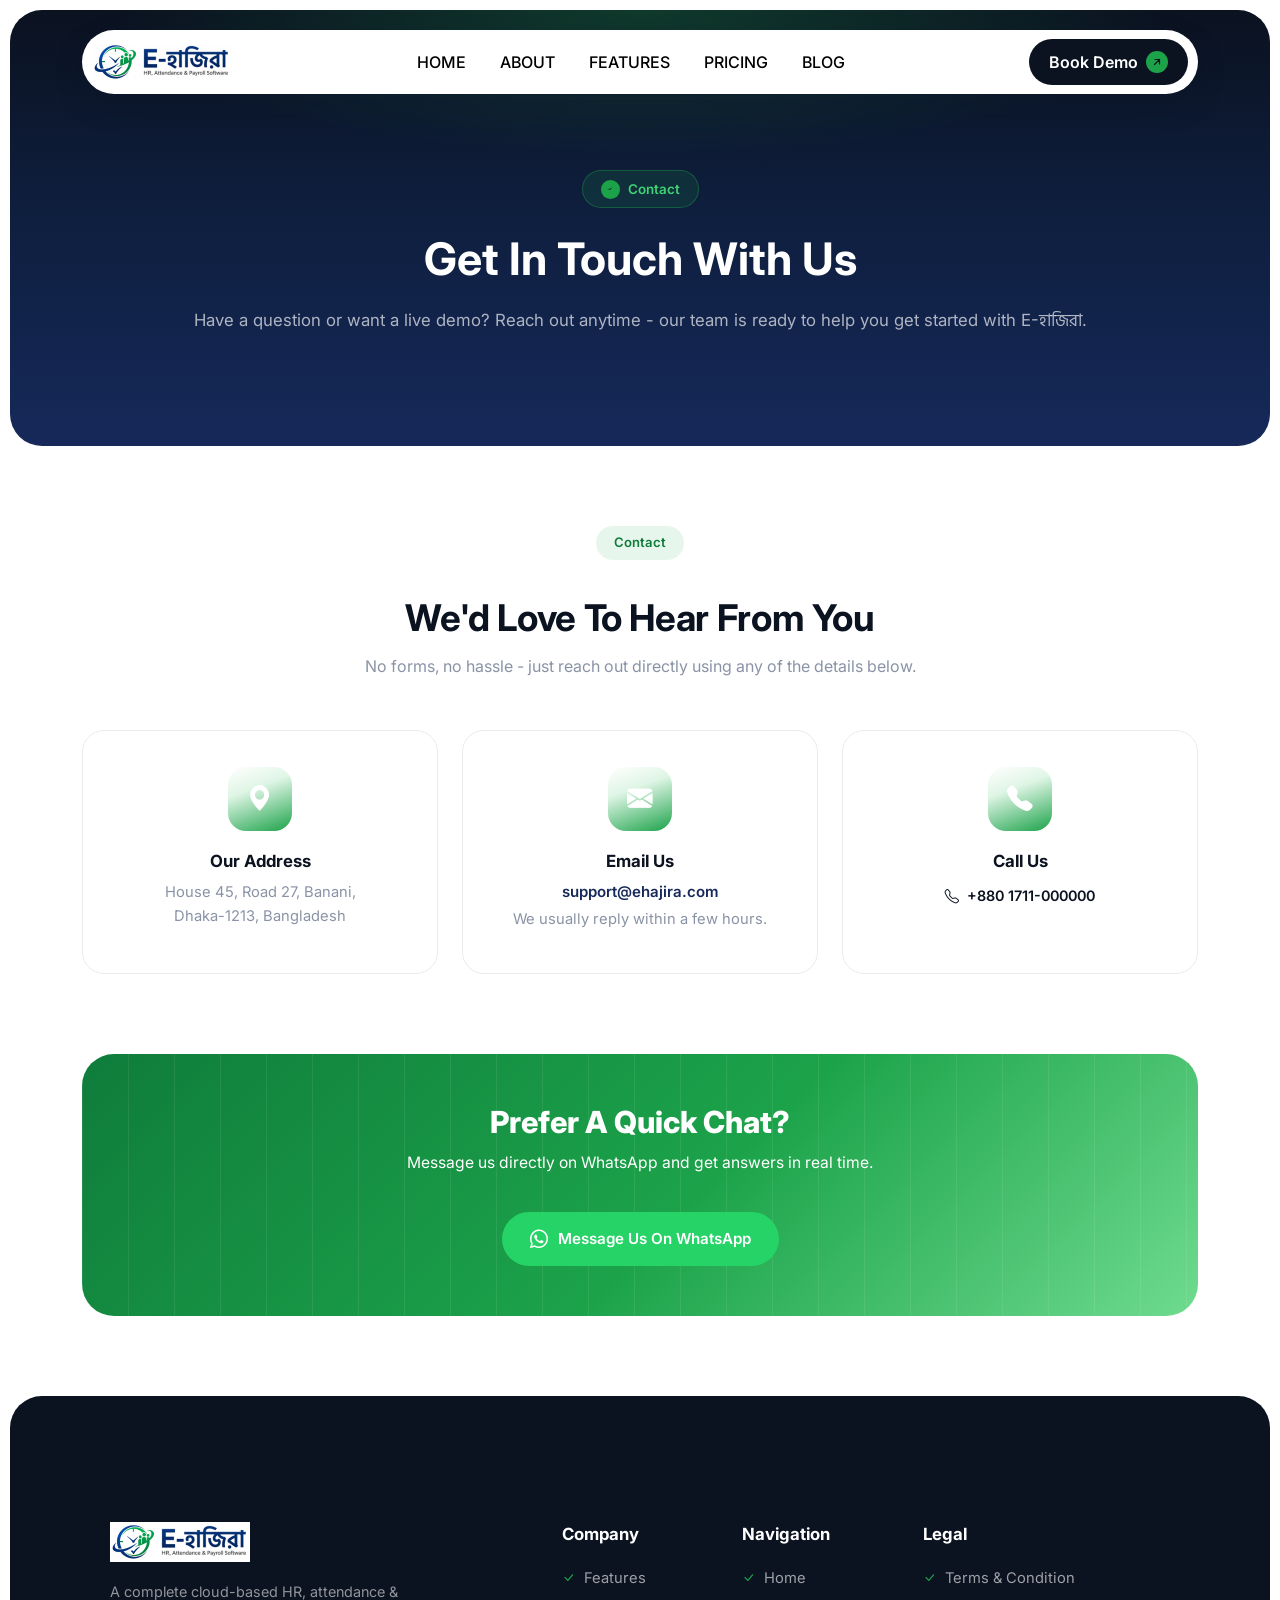
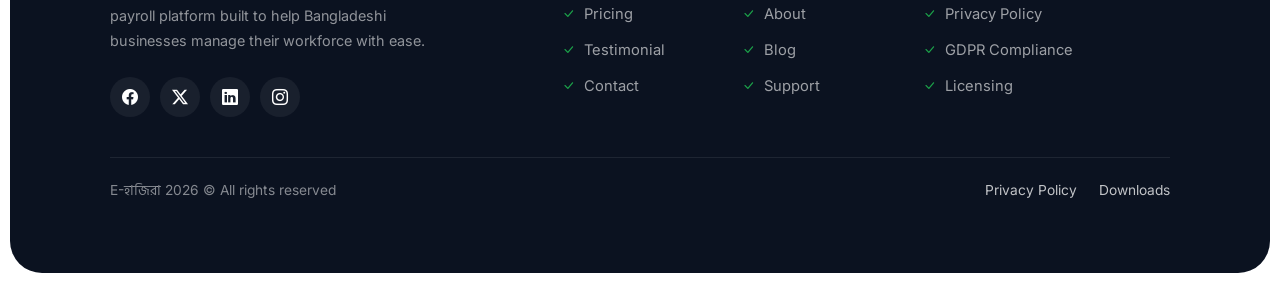
==== contact.html @ 69b52d52 "Add files via upload" ====
<!DOCTYPE html>
<html lang="en">

<head>
    <meta charset="utf-8">
    <meta content="width=device-width, initial-scale=1.0" name="viewport">
    <meta name="referrer" content="strict-origin-when-cross-origin">
    <title>eHajira - HR, Attendance & Payroll Software</title>
    <meta name="description" content="">
    <meta name="keywords" content="">

    <!-- Favicons -->
    <link href="assets/img/favicon.png" rel="icon">

    <!-- Vendor CSS Files -->
    <link href="assets/vendor/bootstrap/css/bootstrap.min.css" rel="stylesheet">
    <link href="assets/vendor/bootstrap-icons/bootstrap-icons.css" rel="stylesheet">
    <link href="assets/vendor/aos/aos.css" rel="stylesheet">
    <link href="assets/vendor/swiper/swiper-bundle.min.css" rel="stylesheet">

    <!-- Main CSS File -->
    <link href="assets/css/main.css" rel="stylesheet">

</head>

<body>

    <div class="e-page-pad">

        <header class="e-header">
            <div class="container">
                <div class="e-header-wrap">
                    <nav class="navbar navbar-expand-lg e-navbar" id="eNavbar">
                        <div class="container px-0">

                            <a class="e-logo" href="#">
                                <img src="./assets/img/e-hajira-logo.png" alt="">
                            </a>

                            <ul class="navbar-nav flex-row gap-1 mx-auto e-nav-links d-none d-lg-flex">
                                <li class="nav-item"><a class="nav-link e-nav-link" href="./index.html">Home</a></li>
                                <li class="nav-item"><a class="nav-link e-nav-link" href="#about">About</a></li>
                                <li class="nav-item"><a class="nav-link e-nav-link" href="#features">Features</a></li>
                                <li class="nav-item"><a class="nav-link e-nav-link" href="#pricing">Pricing</a></li>
                                <li class="nav-item"><a class="nav-link e-nav-link" href="#">Blog</a></li>
                            </ul>

                            <div class="d-flex align-items-center gap-2 ms-auto">
                                <a href="contact.html" class="e-btn-demo d-none d-md-inline-flex">
                                    Book Demo
                                    <span class="icon-circle">
                                        <svg viewBox="0 0 24 24" fill="none" xmlns="http://www.w3.org/2000/svg">
                                            <path d="M7 17L17 7M17 7H8M17 7V16" stroke="#0B1220" stroke-width="2.4"
                                                stroke-linecap="round" stroke-linejoin="round" />
                                        </svg>
                                    </span>
                                </a>

                                <button class="e-toggler" type="button" data-bs-toggle="offcanvas"
                                    data-bs-target="#eOffcanvas" aria-controls="eOffcanvas" aria-label="Open menu">
                                    <svg viewBox="0 0 24 24" fill="none" xmlns="http://www.w3.org/2000/svg">
                                        <path d="M3 6h18M3 12h18M3 18h18" stroke="#0B1220" stroke-width="2"
                                            stroke-linecap="round" />
                                    </svg>
                                </button>
                            </div>

                        </div>
                    </nav>
                </div>
            </div>
        </header>


        <section class="e-page-top">


            <div class="container">
                <!-- ===== Page title content ===== -->
                <div class="e-page-top-inner">

                    <span class="e-badge">
                        <span class="dot">
                            <svg viewBox="0 0 24 24" fill="none" xmlns="http://www.w3.org/2000/svg">
                                <path d="M9 12l2 2 4-4" stroke="#0B1220" stroke-width="2.4" stroke-linecap="round"
                                    stroke-linejoin="round" />
                            </svg>
                        </span>
                        Contact
                    </span>

                    <h1>Get In Touch With Us</h1>

                    <p class="lead">
                        Have a question or want a live demo? Reach out anytime - our team is ready to help
                        you get started with E-হাজিরা.
                    </p>

                </div>
            </div>

        </section>



        <!-- ===== Contact Info Section ===== -->
        <section class="e-contact">
            <div class="container">

                <div class="row justify-content-center">
                    <div class="col-12 col-lg-8">
                        <div class="e-contact-head">
                            <span class="e-clients-badge">Contact</span>
                            <h2 class="mt-3">We'd Love To Hear From You</h2>
                            <p>No forms, no hassle - just reach out directly using any of the details below.</p>
                        </div>
                    </div>
                </div>

                <div class="row g-4 justify-content-center">

                    <div class="col-12 col-md-6 col-lg-4">
                        <div class="e-contact-card">
                            <div class="e-contact-icon">
                                <i class="bi bi-geo-alt-fill"></i>
                            </div>
                            <h3>Our Address</h3>
                            <p>House 45, Road 27, Banani,<br>Dhaka-1213, Bangladesh</p>
                        </div>
                    </div>

                    <div class="col-12 col-md-6 col-lg-4">
                        <div class="e-contact-card">
                            <div class="e-contact-icon">
                                <i class="bi bi-envelope-fill"></i>
                            </div>
                            <h3>Email Us</h3>
                            <a href="mailto:support@ehajira.com" class="plain">support@ehajira.com</a>
                            <p>We usually reply within a few hours.</p>
                        </div>
                    </div>

                    <div class="col-12 col-md-6 col-lg-4">
                        <div class="e-contact-card">
                            <div class="e-contact-icon">
                                <i class="bi bi-telephone-fill"></i>
                            </div>
                            <h3>Call Us</h3>
                            <a href="tel:+8801711000000" class="e-call-btn">
                                <i class="bi bi-telephone"></i> +880 1711-000000
                            </a>
                            <br>
                        </div>
                    </div>

                </div>

            </div>
        </section>

        <!-- ===== WhatsApp CTA Banner ===== -->
        <section class="e-contact-cta-wrap">
            <div class="container">
                <div class="e-contact-cta">
                    <div class="e-contact-cta-inner">
                        <h3>Prefer A Quick Chat?</h3>
                        <p>Message us directly on WhatsApp and get answers in real time.</p>
                        <a href="https://wa.me/8801711000000" target="_blank" rel="noopener" class="e-whatsapp-btn"
                            style="padding:13px 28px; font-size:0.95rem;">
                            <i class="bi bi-whatsapp"></i> Message Us On WhatsApp
                        </a>
                    </div>
                </div>
            </div>
        </section>


        <!-- ===== Footer ===== -->
        <footer class="e-footer-wrap">
            <div class="container e-footer-card">
                <div class="e-footer-inner">
                    <div class="row gy-5">

                        <div class="col-12 col-lg-4">
                            <a href="#" class="e-footer-logo">
                                <img src="./assets/img/e-hajira-logo.png" alt="">
                            </a>
                            <p class="e-footer-desc">
                                A complete cloud-based HR, attendance &amp; payroll platform built to help
                                Bangladeshi businesses manage their workforce with ease.
                            </p>
                            <div class="e-footer-social">
                                <a href="#" aria-label="Facebook"><i class="bi bi-facebook"></i></a>
                                <a href="#" aria-label="Twitter / X"><i class="bi bi-twitter-x"></i></a>
                                <a href="#" aria-label="LinkedIn"><i class="bi bi-linkedin"></i></a>
                                <a href="#" aria-label="Instagram"><i class="bi bi-instagram"></i></a>
                            </div>
                        </div>

                        <div class="col-6 col-lg-2 offset-lg-1">
                            <div class="e-footer-heading">Company</div>
                            <ul class="e-footer-links">
                                <li><a href="#"><i class="bi bi-check-lg"></i>Features</a></li>
                                <li><a href="#"><i class="bi bi-check-lg"></i>Pricing</a></li>
                                <li><a href="#"><i class="bi bi-check-lg"></i>Testimonial</a></li>
                                <li><a href="#"><i class="bi bi-check-lg"></i>Contact</a></li>
                            </ul>
                        </div>

                        <div class="col-6 col-lg-2">
                            <div class="e-footer-heading">Navigation</div>
                            <ul class="e-footer-links">
                                <li><a href="#"><i class="bi bi-check-lg"></i>Home</a></li>
                                <li><a href="#"><i class="bi bi-check-lg"></i>About</a></li>
                                <li><a href="#"><i class="bi bi-check-lg"></i>Blog</a></li>
                                <li><a href="#"><i class="bi bi-check-lg"></i>Support</a></li>
                            </ul>
                        </div>

                        <div class="col-6 col-lg-3">
                            <div class="e-footer-heading">Legal</div>
                            <ul class="e-footer-links">
                                <li><a href="#"><i class="bi bi-check-lg"></i>Terms &amp; Condition</a></li>
                                <li><a href="#"><i class="bi bi-check-lg"></i>Privacy Policy</a></li>
                                <li><a href="#"><i class="bi bi-check-lg"></i>GDPR Compliance</a></li>
                                <li><a href="#"><i class="bi bi-check-lg"></i>Licensing</a></li>
                            </ul>
                        </div>

                    </div>

                    <div class="e-footer-bottom">
                        <span class="copy"><span class="lang-bn">E-হাজিরা</span> 2026 &copy; All rights reserved</span>
                        <div class="links">
                            <a href="#">Privacy Policy</a>
                            <a href="#">Downloads</a>
                        </div>
                    </div>

                </div>
            </div>
        </footer>


    </div>



    <!-- ===== Video Modal ===== -->
    <div class="modal fade" id="eVideoModal" tabindex="-1" aria-labelledby="eVideoModalLabel" aria-hidden="true">
        <div class="modal-dialog modal-dialog-centered modal-lg">
            <div class="modal-content e-video-modal-content">
                <div class="modal-header e-video-modal-header">
                    <h5 class="modal-title" id="eVideoModalLabel">E-হাজিরা Overview</h5>
                    <button type="button" class="btn-close btn-close-white" data-bs-dismiss="modal"
                        aria-label="Close"></button>
                </div>
                <div class="modal-body p-0">
                    <div class="ratio ratio-16x9">
                        <iframe id="eVideoFrame" src=""
                            data-src="https://www.youtube.com/embed/fz8DwgZsGwk?si=JE5aXbrW1RLwOMip"
                            title="E-হাজিরা product video" frameborder="0"
                            allow="accelerometer; autoplay; clipboard-write; encrypted-media; gyroscope; picture-in-picture"
                            allowfullscreen>
                        </iframe>
                    </div>
                </div>
            </div>
        </div>
    </div>



    <!-- ===== Offcanvas (mobile menu, right side) ===== -->
    <div class="offcanvas offcanvas-end e-offcanvas" tabindex="-1" id="eOffcanvas" aria-labelledby="eOffcanvasLabel">
        <div class="offcanvas-header">
            <span class="e-logo" id="eOffcanvasLabel">
                <span class="e-logo-mark">
                    <svg viewBox="0 0 24 24" fill="none" xmlns="http://www.w3.org/2000/svg">
                        <circle cx="12" cy="12" r="9" stroke="white" stroke-width="1.8" />
                        <path d="M12 7v5l3.2 2" stroke="white" stroke-width="1.8" stroke-linecap="round"
                            stroke-linejoin="round" />
                    </svg>
                </span>
                <span class="lang-bn">E-হাজিরা</span>
            </span>
            <button type="button" class="btn-close" data-bs-dismiss="offcanvas" aria-label="Close"></button>
        </div>
        <div class="offcanvas-body d-flex flex-column">
            <ul class="navbar-nav gap-1">
                <li class="nav-item"><a class="nav-link e-nav-link" href="#">Home</a></li>
                <li class="nav-item"><a class="nav-link e-nav-link" href="#">About</a></li>
                <li class="nav-item"><a class="nav-link e-nav-link" href="#">Features</a></li>
                <li class="nav-item"><a class="nav-link e-nav-link" href="#">Pricing</a></li>
                <li class="nav-item"><a class="nav-link e-nav-link" href="#">Blog</a></li>
            </ul>
            <a href="#" class="e-btn-demo justify-content-center mt-4">
                Book Demo
                <span class="icon-circle">
                    <svg viewBox="0 0 24 24" fill="none" xmlns="http://www.w3.org/2000/svg">
                        <path d="M7 17L17 7M17 7H8M17 7V16" stroke="#0B1220" stroke-width="2.4" stroke-linecap="round"
                            stroke-linejoin="round" />
                    </svg>
                </span>
            </a>
        </div>
    </div>





    <!-- Scroll Top -->
    <a href="#" id="scroll-top" class="scroll-top d-flex align-items-center justify-content-center"><i
            class="bi bi-arrow-up-short"></i></a>


    <!-- Vendor JS Files -->
    <script src="assets/vendor/bootstrap/js/bootstrap.bundle.min.js"></script>
    <script src="assets/vendor/aos/aos.js"></script>
    <script src="assets/vendor/swiper/swiper-bundle.min.js"></script>

    <!-- Main JS File -->
    <script src="assets/js/main.js"></script>
    <script>
        const headerEl = document.querySelector('.e-header');
        const headerWrap = document.querySelector('.e-header-wrap');
        const STICKY_THRESHOLD = 40;

        function updateSticky() {
            const shouldStick = window.scrollY > STICKY_THRESHOLD;
            headerEl.classList.toggle('is-stuck', shouldStick);
            if (shouldStick) {
                document.body.style.paddingTop = headerWrap.offsetHeight + 'px';
            } else {
                document.body.style.paddingTop = '';
            }
        }

        window.addEventListener('scroll', updateSticky);
        window.addEventListener('resize', updateSticky);
        updateSticky();


        // Video modal: load the YouTube embed only when opened, remove it on close so playback stops
        const eVideoModal = document.getElementById('eVideoModal');
        const eVideoFrame = document.getElementById('eVideoFrame');

        eVideoModal.addEventListener('shown.bs.modal', function () {
            eVideoFrame.src = eVideoFrame.getAttribute('data-src') + '&autoplay=1';
        });

        eVideoModal.addEventListener('hidden.bs.modal', function () {
            eVideoFrame.src = '';
        });






    </script>

</body>

</html>
---- assets/css/main.css ----
/* Fonts */
@import url('https://fonts.googleapis.com/css2?family=Hind+Siliguri:wght@300;400;500;600;700&family=Inter:ital,opsz,wght@0,14..32,100..900;1,14..32,100..900&family=Plus+Jakarta+Sans:ital,wght@0,200..800;1,200..800&display=swap');
/* Smooth scroll */
:root {
  scroll-behavior: smooth;
}

:root{
    --e-green:#1CA34A;
    --e-green-dark:#0F7C3B;
    --e-green-soft:#E7F6EC;
    --e-navy:#0E1E3D;
    --e-navy-2:#16295A;
    --e-ink:#0B1220;
    --e-page:#fff;
    --e-muted:#8A93A6;
    --title-font: "Inter", sans-serif;
  }

  *{ box-sizing:border-box; }

  body{
    font-family:'Inter','Hind Siliguri',sans-serif;
    color:var(--e-ink);
    background:var(--e-page);
    margin:0;
  }

  /* ===== Page wrapper so hero has margin + radius like a card ===== */
  .e-page-pad{
    position:relative;
    padding:10px;
  }

  a{
    text-decoration: none;
  }

  /* ===== Hero (also holds header) ===== */
  .e-hero{
    position:relative;
    border-radius:32px;
    overflow:hidden;
    background:
      radial-gradient(ellipse 70% 55% at 50% 0%, rgba(28,163,74,0.28) 0%, transparent 60%),
      linear-gradient(180deg, var(--e-ink) 0%, var(--e-navy) 45%, var(--e-navy-2) 100%);
    padding-top:160px;
    /* padding-bottom:80px; */
  }

  .e-hero::before{
    content:"";
    position:absolute;
    inset:0;
    background-image:
      linear-gradient(rgba(255,255,255,0.05) 1px, transparent 1px),
      linear-gradient(90deg, rgba(255,255,255,0.05) 1px, transparent 1px);
    background-size:44px 44px;
    mask-image:radial-gradient(ellipse 80% 70% at 50% 0%, rgba(0,0,0,0.9), transparent 70%);
    pointer-events:none;
  }

  /* Improve AOS performance + smoothness for hero-only animations */
  .e-hero [data-aos]{
    will-change: transform, opacity;
    backface-visibility: hidden;
    -webkit-backface-visibility: hidden;
  }

  .e-hero .aos-animate{
    transition-timing-function: cubic-bezier(.2,.8,.2,1) !important;
  }

  /* ===== Header — sits inside hero, sticks on scroll ===== */
  .e-header{
    position:absolute;
    top:30px;
    left:0;
    right:0;
    z-index:1030;
  }

  .e-header-wrap{
    width:100%;
    transition:background .25s ease, box-shadow .25s ease, padding .25s ease;
  }

  .e-header.is-stuck{
    position:fixed;
    top:0;
    left:0;
    right:0;
    width:100%;
    z-index:1030;
    background: #fff;
  }



  .e-header.is-stuck .e-navbar{
    /* border-radius:60px; */
    box-shadow: none;
    background: none;
    padding: 8px 0;
  }

  .e-navbar{
    background:#FFFFFF;
    border-radius:60px;
    padding:8px 10px 8px 10px;
    /* max-width:1200px; */
    margin:0 auto;
    box-shadow:0 12px 30px rgba(11,18,32,0.18);
    transition:box-shadow .25s ease, border-radius .25s ease;
  }

  /* True 3-column centering on large screens: logo | nav (centered) | actions */
  @media (min-width: 992px){
    .e-navbar .container-fluid{
      display:grid;
      grid-template-columns:1fr auto 1fr;
      align-items:center;
      column-gap:12px;
    }
    .e-nav-links{
      grid-column:2;
      justify-self:center;
    }
    .e-navbar .e-logo{
      grid-column:1;
      justify-self:start;
    }
    .e-navbar .d-flex.align-items-center.gap-2.ms-auto{
      grid-column:3;
      justify-self:end;
      margin-left:0 !important;
    }
  }


  .e-logo{
    display:flex;
    align-items:center;
    gap:10px;
    text-decoration:none;
    color:var(--e-ink);
    font-weight:700;
    font-size:1.12rem;
  }

  .e-logo-mark{
    width:36px;
    height:36px;
    border-radius:50%;
    background:var(--e-green);
    display:flex;
    align-items:center;
    justify-content:center;
    flex-shrink:0;
  }

  .e-logo-mark svg{ width:20px; height:20px; }

  .e-nav-link{
    color:#000 !important;
    font-weight:500;
    font-size: 16px;
    line-height: 28px;
    padding:10px 15px !important;
    font-family: var(--title-font);
    text-transform: uppercase;
    border-radius:30px;
    transition:color .2s ease, background .2s ease;
  }

  .e-nav-link:hover{
    color:var(--e-ink) !important;
    background:var(--e-green-soft);
  }

  .e-btn-demo{
    background:var(--e-ink);
    color:#fff;
    font-weight:600;
    border:none;
    border-radius:40px;
    padding:11px 20px;
    display:inline-flex;
    align-items:center;
    gap:8px;
    white-space:nowrap;
    transition:background .2s ease, transform .2s ease;
  }

  .e-btn-demo:hover{
    background:var(--e-green-dark);
    color:#fff;
    transform:translateY(-1px);
  }

  .e-btn-demo .icon-circle{
    width:22px;
    height:22px;
    border-radius:50%;
    background:var(--e-green);
    display:flex;
    align-items:center;
    justify-content:center;
  }

  .e-btn-demo .icon-circle svg{ width:12px; height:12px; }

  .e-toggler{
    background:var(--e-green-soft);
    border:none;
    width:42px;
    height:42px;
    border-radius:50%;
    display:none;
    align-items:center;
    justify-content:center;
  }

  .e-toggler svg{ width:19px; height:19px; }

  /* Offcanvas */
  .offcanvas.e-offcanvas{
    background:#fff;
    width:290px;
  }

  .e-offcanvas .e-nav-link{
    padding:14px 8px !important;
    border-bottom:1px solid #EEF1F0;
    border-radius:0;
    font-size:1rem;
    color:var(--e-ink) !important;
  }

  @media (max-width: 991.98px){
    .e-nav-links{ display:none; }
    .e-toggler{ display:flex; }
    .e-header.is-stuck .e-navbar{ padding:8px 0px; border-radius:26px; }
  }

  @media (max-width: 575.98px){
    .e-page-pad{ padding:10px; }
    .e-hero{ border-radius:22px; }
    .e-header-wrap{ top:10px; padding:0 12px 0; }
     .e-header.is-stuck .e-header-wrap{ padding:0; }
  }

  /* ===== Hero content ===== */
  .e-hero-inner{
    position:relative;
    max-width: 1024px;
    margin:0 auto;
    text-align:center;
    z-index:2;
    /* padding:70px 24px 0; */
  }

  .e-badge{
    display:inline-flex;
    align-items:center;
    gap:8px;
    background:rgba(28,163,74,0.14);
    border:1px solid rgba(28,163,74,0.4);
    color:#3FD374;
    font-size:0.84rem;
    font-weight:600;
    padding:8px 18px;
    border-radius:40px;
    margin-bottom:26px;
  }

  .e-badge .dot{
    width:19px;
    height:19px;
    border-radius:50%;
    background:var(--e-green);
    display:flex;
    align-items:center;
    justify-content:center;
  }
  .e-badge .dot svg{ width:10px; height:10px; }

  .e-hero h1{
    font-weight:700;
    font-size:clamp(2rem, 4.6vw, 3.8rem);
    line-height:1.15;
    color:#fff;
    /* letter-spacing:-0.02em; */
    margin-bottom:20px;
  }

  .e-hero h1 span{ color:var(--e-green); }

  .e-hero p.lead{
    color:rgba(255,255,255,0.66);
    font-size:1.05rem;
    /* max-width:600px; */
    margin:0 auto 32px;
    line-height:1.7;
    font-weight:400;
  }

  .e-hero-cta{
    display:flex;
    justify-content:center;
    gap:14px;
    flex-wrap:wrap;
    margin-bottom:52px;
  }

  .e-btn-primary{
    background:var(--e-green);
    color:#fff;
    font-weight:600;
    border:none;
    border-radius:40px;
    padding:14px 26px;
    display:inline-flex;
    align-items:center;
    gap:10px;
  }
  .e-btn-primary:hover{ background:var(--e-green-dark); color:#fff; }

  .e-btn-primary .icon-circle{
    width:24px; height:24px; border-radius:50%;
    background:rgba(255,255,255,0.2);
    display:flex; align-items:center; justify-content:center;
  }
  .e-btn-primary .icon-circle svg{ width:13px; height:13px; }

  .e-btn-outline{
    background:rgba(255,255,255,0.06);
    color:#fff;
    font-weight:600;
    border:1.5px solid rgba(255,255,255,0.28);
    border-radius:40px;
    padding:14px 26px;
    display:inline-flex;
    align-items:center;
    gap:10px;
  }
  .e-btn-outline:hover{
    background:rgba(255,255,255,0.12);
    color:#fff;
    border-color:rgba(255,255,255,0.45);
  }
  .e-btn-outline .icon-circle{
    width:24px; height:24px; border-radius:50%;
    border:1.5px solid rgba(255,255,255,0.45);
    display:flex; align-items:center; justify-content:center;
  }
  .e-btn-outline .icon-circle svg{ width:11px; height:11px; }

  .e-trust{
    display:inline-flex;
    align-items:center;
    gap:14px;
  }

  .e-trust .avatars{
    display:flex;
  }

  .e-trust .avatars span{
    width:38px;
    height:38px;
    border-radius:50%;
    border:2px solid var(--e-navy);
    margin-left:-12px;
    display:flex;
    align-items:center;
    justify-content:center;
    color:#fff;
    font-size:0.78rem;
    font-weight:700;
  }
  .e-trust .avatars span:first-child{ margin-left:0; }
  .e-trust .avatars span:nth-child(1){ background:#2E52A0; }
  .e-trust .avatars span:nth-child(2){ background:var(--e-green); }
  .e-trust .avatars span:nth-child(3){ background:#3F6AC4; }

  .e-trust .label{
    color:rgba(255,255,255,0.72);
    font-size:0.92rem;
    font-weight:500;
    text-align:left;
    line-height:1.35;
  }
  .e-trust .label strong{ color:#fff; }

  
  .hero-img{
    margin-top: 50px;
    padding: 12px 12px 0 12px;
    background: rgba(255, 255, 255, 0.06);
    border-top-left-radius: 24px;
    border-top-right-radius: 24px;
    border: 1px solid rgba(255, 255, 255, 0.12);
    border-bottom: 0;
  }

  .hero-img img{
    max-width: 100%;
    width: 100%;
    border-top-left-radius: 16px;
    border-top-right-radius: 16px;
    display: block;
  }




    /* ===================================================
       eHAJIRA MODERN DARK FOOTER STYLES (Matching Image)
       =================================================== */
    .ehajira-footer {
      background-color: #040812;
      color: #94a3b8;
      position: relative;
      overflow: hidden;
      padding-top: 70px;
    
      border-top: 1px solid rgba(255, 255, 255, 0.08);
    }

    /* Glowing Radial Background in Footer Center */
    .footer-glow-bg {
      position: absolute;
      top: 30%;
      left: 50%;
      transform: translate(-50%, -50%);
      width: 600px;
      height: 400px;
      background: radial-gradient(circle, rgba(0, 158, 73, 0.22) 0%, rgba(0, 59, 122, 0.12) 40%, rgba(4, 8, 18, 0) 70%);
      pointer-events: none;
      filter: blur(50px);
      z-index: 0;
    }

    

    /* Grid Box Border Wrapper */
    .footer-grid-container {
      border: 1px solid rgba(255, 255, 255, 0.1);
      border-radius: 20px;
      background: rgba(10, 16, 30, 0.4);
      backdrop-filter: blur(12px);
      overflow: hidden;
      position: relative;
    }

    .footer-col-panel {
      padding: 36px 28px;
      border-right: 1px solid rgba(255, 255, 255, 0.1);
      height: 100%;
      display: flex;
      flex-direction: column;
      justify-content: space-between;
    }

    .footer-col-panel:last-child {
      border-right: none;
    }

    @media (max-width: 991px) {
      .footer-col-panel {
        border-right: none;
        border-bottom: 1px solid rgba(255, 255, 255, 0.1);
      }
      .footer-col-panel:last-child {
        border-bottom: none;
      }
    }

    @media (max-width: 767px) {
      .footer-col-panel {
        padding: 24px 18px;
      }

      .footer-heading {
        margin-bottom: 14px;
      }

      .footer-links-list li {
        margin-bottom: 10px;
      }

      .footer-contact-item {
        margin-bottom: 12px;
      }

      .footer-meta {
        padding: 0 16px 18px;
      }

      .footer-copy-text {
        font-size: 0.84rem;
        letter-spacing: 0.05em;
        line-height: 1.6;
      }
    }

    /* Footer Typography & Branding */
    .footer-brand-title {
      font-weight: 800;
      font-size: 1.6rem;
      color: #ffffff;
      letter-spacing: -0.5px;
    }

    .footer-brand-title span {
      color: var(--e-green);
    }

    .footer-desc {
      font-size: 0.93rem;
      color: #94a3b8;
      line-height: 1.6;
      max-width: 280px;
      margin-top: 15px;
      margin-bottom: 25px;
    }

    .footer-meta {
      padding: 0 24px 24px;
  
      text-align: center;
    }

    .footer-copy-text {
      color: #dbeafe;
      font-size: 0.95rem;
      line-height: 1.7;
      letter-spacing: 0.08em;
      max-width: 760px;
      margin: 0 auto 8px;
      text-align: center;
    }

    .footer-copyright {
      font-size: 0.84rem;
      color: #64748b;
      font-weight: 500;
      margin-top: 2px;
    }

    .footer-heading {
      color: #ffffff;
      font-weight: 700;
      font-size: 1.15rem;
      margin-bottom: 22px;
    }

    .footer-links-list {
      list-style: none;
      padding: 0;
      margin: 0;
    }

    .footer-links-list li {
      margin-bottom: 12px;
    }

    .footer-links-list a {
      color: #94a3b8;
      text-decoration: none;
      font-size: 0.93rem;
      font-weight: 500;
      transition: all 0.3s ease;
      display: inline-block;
    }

    .footer-links-list a:hover {
      color: var(--e-green);
      transform: translateX(4px);
    }

    /* Contact details with green icons */
    .footer-contact-item {
      display: flex;
      align-items: center;
      gap: 12px;
      margin-bottom: 16px;
      color: #e2e8f0;
      font-size: 0.95rem;
      font-weight: 600;
    }

    .footer-contact-item i {
      color: var(--e-green);
      font-size: 1.1rem;
      width: 20px;
    }

    .footer-contact-item a {
      color: #e2e8f0;
      text-decoration: none;
      transition: color 0.3s ease;
    }

    .footer-contact-item a:hover {
      color: var(--e-green);
    }

    /* Giant Big Typography Banner at Bottom */
    .giant-brand-banner {
      
      width: 100%;
      text-align: center;
      user-select: none;
      pointer-events: none;
      z-index: 0;
      overflow: hidden;
    }

    .giant-brand-text {
      display: block;
      width: 100%;
      font-size: clamp(3rem, 12vw, 8.4rem);
      font-weight: 900;
      letter-spacing: 0.28em;
      line-height: 0.85;
      color: var(--e-green);
      text-transform: uppercase;
      
      white-space: nowrap;
    }

    @media (max-width: 767px) {
      .giant-brand-banner {
        bottom: 6px;
      }

      .giant-brand-text {
        font-size: clamp(2.1rem, 15vw, 3.4rem);
        letter-spacing: 0.18em;
        
      }
    }



  /* ===== Clients / logo marquee section ===== */
  .e-clients{
    background:#FFFFFF;
    padding:80px 0 60px;
    text-align:center;
  }
 
  .e-clients-badge{
    display:inline-flex;
    align-items:center;
    background:var(--e-green-soft);
    color:var(--e-green-dark);
    font-size:0.82rem;
    font-weight:600;
    padding:7px 18px;
    border-radius:40px;
    margin-bottom:20px;
  }
 
  .e-clients h2{
    font-weight:700;
    font-size:clamp(1.5rem, 3.4vw, 2.3rem);
    line-height:1.28;
    color:var(--e-ink);
    letter-spacing:-0.01em;
    /* max-width:640px; */
    margin:0 auto 48px;
  }
 
  .e-marquee{
    position:relative;
    width:100%;
    overflow:hidden;
    -webkit-mask-image:linear-gradient(90deg, transparent 0, #000 8%, #000 92%, transparent 100%);
    mask-image:linear-gradient(90deg, transparent 0, #000 8%, #000 92%, transparent 100%);
    margin-bottom:48px;
  }
 
  .e-marquee-track{
    display:flex;
    align-items:center;
    gap:22px;
    width:max-content;
    animation:e-marquee-scroll 32s linear infinite;
  }
 
  .e-marquee:hover .e-marquee-track{
    animation-play-state:paused;
  }
 
  @keyframes e-marquee-scroll{
    0%{ transform:translateX(0); }
    100%{ transform:translateX(-50%); }
  }
 
  .e-logo-tile{
    flex:0 0 auto;
    width:96px;
    height:96px;
    border-radius:20px;
    background:#fff;
    display:flex;
    align-items:center;
    justify-content:center;
    padding:12px;
    transition:background .25s ease, transform .25s ease, box-shadow .25s ease;
    border: 1px solid #f9f9f9;
    overflow:hidden;
  }
 

 
  .e-logo-tile img{
    width:100%;
    height:100%;
    object-fit:contain;
    display:block;
 
    transition:filter .25s ease, transform .25s ease;
  }
 


 
  .e-clients-divider{
    display:flex;
    align-items:center;
    gap:18px;
    max-width:640px;
    margin:0 auto;
  }
 
  .e-clients-divider .line{
    flex:1;
    height:1px;
    background:#E3E7E5;
  }
 
  .e-clients-divider span{
    color:var(--e-muted);
    font-size:0.95rem;
    font-weight:500;
    white-space:nowrap;
  }
 
  @media (max-width: 575.98px){
    .e-clients{ padding:56px 16px 44px; }
    .e-clients h2{ margin-bottom:36px; }
    .e-logo-tile{ width:74px; height:74px; border-radius:16px; padding:10px; }
    .e-logo-tile svg{ width:28px; height:28px; }
    .e-marquee-track{ gap:14px; animation-duration:20s; }
    .e-clients-divider span{ font-size:0.82rem; }
  }
 
  @media (prefers-reduced-motion: reduce){
    .e-marquee-track{ animation:none; }
  }


/* About section start */

.about-section{
  padding: 70px 0;
      border-radius: 32px;
}
.about-img{
  border-radius: 24px;
    padding: 12px;
    background: #f9f9f9;
    border-width: 1px 1px 0px;
    border-style: solid solid none;
    border-color: rgba(255, 255, 255, 0.12) rgba(255, 255, 255, 0.12) currentcolor;
    border-image: none;
}


 /* ===================================================
       FEATURES BENTO GRID SECTION (Modern Light Aesthetic)
       =================================================== */
    .bento-section {
      padding: 90px 0;
      position: relative;
    }

    .bento-badge {
      display: inline-flex;
      align-items: center;
      gap: 8px;
      padding: 6px 16px;
      border-radius: 50px;
      background: rgba(0, 158, 73, 0.08);
      color: var(--primary-green);
      font-weight: 700;
      font-size: 0.85rem;
      border: 1px solid rgba(0, 158, 73, 0.2);
      margin-bottom: 16px;
    }

    .bento-card {
      background: #ffffff;
      border: 1px solid #e2e8f0;
      border-radius: 24px;
      padding: 28px;
      display: flex;
      flex-direction: column;
      justify-content: space-between;
      transition: transform 0.3s ease, box-shadow 0.3s ease, border-color 0.3s ease;
      position: relative;
      overflow: hidden;
      height: 100%;
    }

    .bento-card:hover {
      transform: translateY(-5px);
      box-shadow: 0 20px 40px rgba(0, 59, 122, 0.07);
      border-color: rgba(0, 158, 73, 0.3);
    }

    @media (max-width: 767px) {
      .bento-card { padding: 22px; }
    }

    .bento-card-title {
      font-size: 1.18rem;
      font-weight: 600;
      color: var(--text-dark);
      letter-spacing: -0.3px;
      margin-bottom: 8px;
    }

    .bento-card-subtext {
      font-size: 0.92rem;
      color: var(--text-muted);
      line-height: 1.6;
      margin-bottom: 0;
    }

    .card-top-img-box {
      position: relative;
      width: 100%;
      /* height: 190px; */
      border-radius: 18px;
      overflow: hidden;
      margin-bottom: 22px;
      /* box-shadow: 0 8px 20px rgba(0, 0, 0, 0.06); */
    }

    .card-top-img-box img {
      width: 100%;
      height: 100%;
      object-fit: cover;
      transition: transform 0.5s cubic-bezier(0.16, 1, 0.3, 1);
    }

    .bento-card:hover .card-top-img-box img {
      /* transform: scale(1.08); */
    }
    


    /* ===== Features section (Bootstrap grid, brand-colored icon tiles) ===== */
  .e-features{
    position:relative;
    background:
      linear-gradient(160deg, #F2FBF4 0%, #E3F6E8 45%, #D3F0DB 100%);
    padding:80px 0;
    border-radius: 32px;
    overflow:hidden;
  }
 
  .e-features::before{
    content:"";
    position:absolute;
    inset:0;
    background-image:linear-gradient(90deg, rgba(28,163,74,0.08) 1px, transparent 1px);
    background-size:64px 100%;
    pointer-events:none;
  }
 
  .e-features::after{
    content:"";
    position:absolute;
    top:-10%;
    left:50%;
    transform:translateX(-50%);
    width:70%;
    height:420px;
    background:radial-gradient(ellipse 60% 60% at 50% 0%, rgba(255,255,255,0.85) 0%, rgba(255,255,255,0) 70%);
    pointer-events:none;
  }
 
  .e-feat-head{
    position:relative;
    /* max-width:680px; */
    margin:0 auto 48px;
    text-align:center;
    z-index:1;
  }
 
  .e-feat-head h2{
    font-weight:800;
    font-size:clamp(1.7rem, 3.6vw, 2.6rem);
    color:var(--e-ink);
    letter-spacing:-0.01em;
    margin:0;
  }
 
  .e-feat-grid-wrap{
    position:relative;
    /* max-width:1180px; */
    margin:0 auto;
    z-index:1;
  }
 
  .e-feat-card{
    position:relative;
    overflow:hidden;
    background:#fff;
    border-radius:22px;
    border:1.5px solid transparent;
    padding:32px 28px;
    height:100%;
    /* box-shadow:0 4px 18px rgba(14,30,61,0.05); */
    transition:transform .3s ease, box-shadow .3s ease, border-color .3s ease;
  }
 
  .e-feat-card::after{
    content:"";
    position:absolute;
    top:-55%;
    right:-45%;
    width:90%;
    height:90%;
    background:radial-gradient(circle, rgba(28,163,74,0.4) 0%, rgba(28,163,74,0.22) 35%, rgba(28,163,74,0.08) 60%, rgba(28,163,74,0) 80%);
    filter:blur(6px);
    opacity:0;
    transition:opacity .4s ease;
    pointer-events:none;
  }
 
  .e-feat-card:hover{
    border-color: rgba(0, 158, 73, 0.3);
  }
 
  .e-feat-card:hover::after{ opacity:1; }
 
  .e-feat-icon{
    width:68px;
    height:68px;
    border-radius:18px;
    margin-bottom:22px;
    display:flex;
    align-items:center;
    justify-content:center;
    position:relative;
    z-index:1;
    background:linear-gradient(160deg, #ffffff 0%, #DFF5E5 35%, var(--e-green) 100%);
  }
 
  .e-feat-icon i{
    font-size:1.7rem;
    color:var(--e-ink);
  }

  .e-feat-card img{
    margin-bottom: 20px;
  }
 
  .e-feat-card h3{
    font-size:1.08rem;
    font-weight:600;
    color:var(--e-ink);
    margin:0 0 10px;
  }
 
  .e-feat-card p{
    font-size:0.92rem;
    color:var(--e-muted);
    line-height:1.55;
    margin:0;
  }
 
  @media (max-width: 575.98px){
    .e-features{ padding:56px 16px; }
    .e-feat-card{ padding:26px 22px; }
  }

 /* ===== Testimonials (Swiper) ===== */
  .e-testimonials{
    background:var(--e-page);
    padding:80px 20px;
  }
 
  .e-testi-head{
    max-width:640px;
    margin:0 auto 48px;
    text-align:center;
  }
 
  .e-testi-head h2{
    font-weight:700;
    font-size:clamp(1.6rem, 3.4vw, 2.3rem);
    color:var(--e-ink);
    letter-spacing:-0.01em;
    margin:0;
    line-height:1.3;
  }
 
  .e-testi-outer{
    position:relative;
    max-width:1180px;
    margin:0 auto;
  }
 
  .e-testi-swiper{
    overflow:hidden;
    padding:6px 4px 8px;
  }
 
  .e-testi-swiper .swiper-wrapper{
    align-items:stretch;
  }
 
  .e-testi-swiper .swiper-slide{
    height:auto;
    display:flex;
  }
 
  .e-testi-card{
    display:flex;
    flex-direction:column;
    width:100%;
    background:#fff;
    border:1px solid #E9ECEB;
    border-radius:22px;
    padding:24px;
  }
 
  .e-testi-top{
    display:flex;
    align-items:center;
    justify-content:space-between;
    gap:10px;
    margin-bottom:20px;
    flex-shrink:0;
  }
 
  .e-testi-person{
    display:flex;
    align-items:center;
    gap:10px;
    min-width:0;
    flex:1 1 auto;
  }
 
  .e-testi-avatar{
    width:44px;
    height:44px;
    border-radius:50%;
    object-fit:cover;
    flex-shrink:0;
    display:block;
    background:#F4F6F5;
  }
 
  .e-testi-person-info{
    min-width:0;
  }
 
  .e-testi-person .name{
    font-weight:700;
    color:var(--e-ink);
    font-size:0.95rem;
    line-height:1.3;
    white-space:nowrap;
    overflow:hidden;
    text-overflow:ellipsis;
  }
 
  .e-testi-person .role{
    color:var(--e-muted);
    font-size:0.8rem;
    white-space:nowrap;
    overflow:hidden;
    text-overflow:ellipsis;
  }
 
  .e-testi-company{
    flex-shrink:0;
    max-width:84px;
  }
 
  .e-testi-company img{
    display:block;
    width:100%;
    height:auto;
    max-height:55px;
    object-fit:contain;
  }
 
  .e-testi-quote-box{
    position:relative;
    flex:1 1 auto;
    background:#F4F6F5;
    border-radius:16px;
    padding:22px 20px;
    overflow:hidden;
    display:flex;
    align-items:flex-start;
  }
 
  .e-testi-quote-box::before{
    content:"";
    position:absolute;
    inset:0;
    background-image:radial-gradient(rgba(14,30,61,0.08) 1px, transparent 1px);
    background-size:14px 14px;
    pointer-events:none;
  }
 
  .e-testi-card p.e-testi-text{
    position:relative;
    color:#3A4356;
    font-size:0.93rem;
    line-height:1.7;
    margin:0;
    z-index:1;
  }
 
  @media (max-width: 575.98px){
    .e-testi-avatar{ width:38px; height:38px; }
    .e-testi-company{ max-width:64px; }
  }
 
  .e-testi-pagination{
    display:flex;
    justify-content:center;
    gap:8px;
    margin-top:32px;
  }
 
  .e-testi-pagination .swiper-pagination-bullet{
    width:9px;
    height:9px;
    border-radius:50%;
    background:#CBD3CF;
    opacity:1;
    transition:background .25s ease, width .25s ease;
  }
 
  .e-testi-pagination .swiper-pagination-bullet-active{
    background:var(--e-green);
    width:24px;
    border-radius:6px;
  }
 
  .e-testi-nav{
    width:44px;
    height:44px;
    border-radius:50%;
    background:#fff;
    border:1px solid #E3E7E5;
    display:flex;
    align-items:center;
    justify-content:center;
    position:absolute;
    top:50%;
    transform:translateY(-50%);
    z-index:2;
    cursor:pointer;
    transition:background .2s ease, transform .2s ease, box-shadow .2s ease;
    box-shadow:0 6px 16px rgba(14,30,61,0.08);
  }
 
  .e-testi-nav:hover{
    background:var(--e-ink);
    box-shadow:0 10px 22px rgba(14,30,61,0.18);
  }
  .e-testi-nav:hover i{ color:#fff; }
 
  .e-testi-nav.prev{ left:-58px; }
  .e-testi-nav.next{ right:-58px; }
 
  .e-testi-nav i{ font-size:1.1rem; color:var(--e-ink); transition:color .2s ease; }
 
  @media (max-width: 1240px){
    .e-testi-nav.prev{ left:6px; }
    .e-testi-nav.next{ right:6px; }
  }
 
  @media (max-width: 575.98px){
    .e-testimonials{ padding:56px 16px; }
    .e-testi-nav{ display:none; }
    .e-testi-card p.e-testi-text{ min-height:0; }
  }


   /* ===== Video Modal ===== */
  .e-video-modal-content{
    background:var(--e-ink);
    border:none;
    border-radius:20px;
    overflow:hidden;
  }
 
  .e-video-modal-header{
    border-bottom:1px solid rgba(255,255,255,0.1);
    padding:16px 20px;
  }
 
  .e-video-modal-header .modal-title{
    color:#fff;
    font-weight:700;
    font-size:1rem;
  }
 
  #eVideoModal .modal-dialog{
    max-width:900px;
  }
 
  @media (max-width: 575.98px){
    #eVideoModal .modal-dialog{
      margin:12px;
    }
    .e-video-modal-header{ padding:14px 16px; }
  }

  /* ===== FAQ ===== */
  .e-faq{
    background:var(--e-page);
    padding:80px 20px;
  }
 
  .e-faq-head{
    max-width:640px;
    margin:0 auto 44px;
    text-align:center;
  }
 
  .e-faq-head h2{
    font-weight:700;
    font-size:clamp(1.6rem, 3.4vw, 2.2rem);
    color:var(--e-ink);
    letter-spacing:-0.01em;
    margin:0;
  }
 
  .e-faq-accordion .accordion-item{
    background:#fff;
    border:1px solid #E9ECEB;
    border-radius:18px !important;
    margin-bottom:16px;
    overflow:hidden;
  }
 
  .e-faq-accordion .accordion-item:last-child{ margin-bottom:0; }
 
  .e-faq-accordion .accordion-button{
    font-weight:600;
    font-size:1rem;
    color:var(--e-ink);
    padding:22px 24px;
    background:#fff;
    box-shadow:none !important;
  }
 
  .e-faq-accordion .accordion-button:not(.collapsed){
    color:var(--e-ink);
    background:#fff;
  }
 
  .e-faq-accordion .accordion-button::after{
    display:none;
  }
 
  .e-faq-icon{
    color:var(--e-muted);
    font-size:1rem;
    transition:transform .3s ease, color .3s ease;
    flex-shrink:0;
    margin-left:12px;
  }
 
  .e-faq-accordion .accordion-button:not(.collapsed) .e-faq-icon{
    color:var(--e-green);
    transform:rotate(180deg);
  }
 
  .e-faq-accordion .accordion-body{
    padding:0 24px 24px;
    color:var(--e-muted);
    font-size:0.92rem;
    line-height:1.75;
  }
 
  /* ===== App download / CTA section ===== */
  .e-app-wrap{
    background:var(--e-page);
    padding:80px 20px;
  }
 
  .e-app-card{
    position:relative;
    max-width:1200px;
    margin:0 auto;
    border-radius:32px;
    overflow:hidden;
    background:linear-gradient(135deg, var(--e-green-dark) 0%, var(--e-green) 55%, #6FDB8F 100%);
    padding:60px 44px;
  }
 
  .e-app-card::before{
    content:"";
    position:absolute;
    inset:0;
    background-image:linear-gradient(90deg, rgba(255,255,255,0.08) 1px, transparent 1px);
    background-size:46px 100%;
    pointer-events:none;
  }
 
  .e-app-dots{
    position:absolute;
    bottom:-40px;
    right:-20px;
    width:340px;
    height:220px;
    background-image:radial-gradient(rgba(255,255,255,0.35) 1.5px, transparent 1.5px);
    background-size:12px 12px;
    -webkit-mask-image:radial-gradient(ellipse 60% 70% at 60% 40%, #000 40%, transparent 80%);
    mask-image:radial-gradient(ellipse 60% 70% at 60% 40%, #000 40%, transparent 80%);
    pointer-events:none;
  }
 
  .e-app-inner{
    position:relative;
    z-index:1;
  }
 
  .e-app-mock{
    aspect-ratio:9/16;
    max-width:260px;
    margin:0 auto;
    background:linear-gradient(160deg, rgba(255,255,255,0.9), rgba(255,255,255,0.65));
    border-radius:32px;
    border:6px solid rgba(14,30,61,0.9);
    display:flex;
    align-items:center;
    justify-content:center;
    box-shadow:0 30px 60px rgba(14,30,61,0.25);
  }
 
  .e-app-mock i{
    font-size:2.6rem;
    color:var(--e-green-dark);
  }
 
  .e-app-badge{
    display:inline-flex;
    align-items:center;
    background:#fff;
    color:var(--e-ink);
    font-size:0.82rem;
    font-weight:600;
    padding:8px 18px;
    border-radius:40px;
    margin-bottom:18px;
  }
 
  .e-app-card h2{
    font-weight:800;
    font-size:clamp(1.6rem, 3.6vw, 2.4rem);
    color: #fff;
    letter-spacing:-0.01em;
    margin-bottom:16px;
  }
 
  .e-app-card p.desc{
    color:#fff;
    font-size:1rem;
    line-height:1.7;
    max-width:440px;
    margin-bottom:28px;
  }
 
  .e-store-btns{
    display:flex;
    flex-wrap:wrap;
    gap:14px;
  }
 
  .e-store-btn{
    display:inline-flex;
    align-items:center;
    gap:12px;
    background:var(--e-ink);
    color:#fff;
    text-decoration:none;
    padding:11px 20px;
    border-radius:14px;
    transition:transform .25s ease, background .25s ease;
  }
 
  .e-store-btn:hover{
    background:#000;
    color:#fff;
    transform:translateY(-3px);
  }
 
  .e-store-btn i{ font-size:1.5rem; }
 
  .e-store-btn .txt{
    display:flex;
    flex-direction:column;
    line-height:1.2;
  }
 
  .e-store-btn .txt small{
    font-size:0.66rem;
    font-weight:400;
    opacity:0.8;
  }
 
  .e-store-btn .txt strong{
    font-size:0.92rem;
    font-weight:700;
  }
 
  @media (max-width: 767.98px){
    .e-app-card{ padding:44px 24px; border-radius:24px; }
    .e-app-mock{ margin-bottom:36px; max-width:200px; }
  }
 
  @media (max-width: 575.98px){
    .e-faq{ padding:56px 16px; }
    .e-app-wrap{ padding:56px 16px; }
  }


/* ===== Footer ===== */
  .e-footer-wrap{
    /* background:#04070A; */
    background:var(--e-ink);
    padding:70px 16px 46px;
    border-radius: 32px;
  }
 
  .e-footer-card{
    position:relative;
    /* max-width:1290px; */
    margin:0 auto;
    /* background:var(--e-ink); */
    /* border:1px solid rgba(28,163,74,0.35); */
    border-radius:32px;
    padding:56px 40px 26px;
    overflow:hidden;
  }

  .e-footer-inner{
    position:relative;
    z-index:1;
  }
 
  .e-footer-logo{
    display:flex;
    align-items:center;
    gap:10px;
    color:#fff;
    font-weight:700;
    font-size:1.15rem;
    margin-bottom:18px;
    text-decoration:none;
  }
 
  .e-footer-logo .mark{
    width:36px;
    height:36px;
    border-radius:50%;
    background:var(--e-green);
    display:flex;
    align-items:center;
    justify-content:center;
    flex-shrink:0;
  }
  .e-footer-logo .mark svg{ width:20px; height:20px; }
 
  .e-footer-desc{
    color:rgba(255,255,255,0.55);
    font-size:0.9rem;
    line-height:1.7;
    max-width:320px;
    margin-bottom:24px;
  }
 
  .e-footer-social{
    display:flex;
    gap:10px;
  }
 
  .e-footer-social a{
    width:40px;
    height:40px;
    border-radius:50%;
    background:rgba(255,255,255,0.06);
    display:flex;
    align-items:center;
    justify-content:center;
    color:#fff;
    text-decoration:none;
    transition:background .25s ease, transform .25s ease;
  }
 
  .e-footer-social a:hover{
    background:var(--e-green);
    transform:translateY(-3px);
  }
 
  .e-footer-heading{
    color:#fff;
    font-weight:700;
    font-size:1.05rem;
    margin-bottom:20px;
  }
 
  .e-footer-links{
    list-style:none;
    margin:0;
    padding:0;
  }
 
  .e-footer-links li{
    margin-bottom:14px;
  }
 
  .e-footer-links a{
    display:flex;
    align-items:center;
    gap:9px;
    color:rgba(255,255,255,0.6);
    text-decoration:none;
    font-size:0.92rem;
    transition:color .2s ease;
  }
 
  .e-footer-links a:hover{ color:#fff; }
 
  .e-footer-links a i{
    color:var(--e-green);
    font-size:0.8rem;
    flex-shrink:0;
  }
 
  .e-footer-bottom{
    position:relative;
    z-index:1;
    border-top:1px solid rgba(255,255,255,0.08);
    margin-top:40px;
    padding-top:22px;
    display:flex;
    flex-wrap:wrap;
    align-items:center;
    justify-content:space-between;
    gap:14px;
  }
 
  .e-footer-bottom .copy{
    color:rgba(255,255,255,0.5);
    font-size:0.86rem;
  }
 
  .e-footer-bottom .links{
    display:flex;
    gap:22px;
  }
 
  .e-footer-bottom .links a{
    color:rgba(255,255,255,0.75);
    text-decoration:none;
    font-size:0.86rem;
    transition:color .2s ease;
  }
 
  .e-footer-bottom .links a:hover{ color:var(--e-green); }
 
  @media (max-width: 767.98px){
    .e-footer-card{ padding:44px 22px 22px; border-radius:24px; }
    .e-footer-wrap{ padding:50px 12px 34px; }
  }
 
  /* Back to top */
  .e-back-top{
    position:fixed;
    bottom:24px;
    right:24px;
    width:48px;
    height:48px;
    border-radius:50%;
    background:var(--e-ink);
    border:1.5px solid var(--e-green);
    display:flex;
    align-items:center;
    justify-content:center;
    color:var(--e-green);
    font-size:1.2rem;
    text-decoration:none;
    box-shadow:0 0 18px rgba(28,163,74,0.45);
    opacity:0;
    visibility:hidden;
    transform:translateY(10px);
    transition:opacity .3s ease, transform .3s ease, visibility .3s ease;
    z-index:1040;
  }
 
  .e-back-top.show{
    opacity:1;
    visibility:visible;
    transform:translateY(0);
  }
 
  .e-back-top:hover{
    background:var(--e-green);
    color:var(--e-ink);
  }
 
  @media (max-width: 575.98px){
    .e-back-top{ width:42px; height:42px; bottom:16px; right:16px; font-size:1.05rem; }
  }


  /* ===== Pricing ===== */
  .e-pricing{
    background:var(--e-page);
    padding:80px 20px;
  }
 
  .e-pricing-head{
    text-align:center;
  }
 
  .e-pricing-head h2{
    font-weight:700;
    font-size:clamp(1.6rem, 3.4vw, 2.3rem);
    color:var(--e-ink);
    letter-spacing:-0.01em;
    margin-bottom:14px;
  }
 
  .e-pricing-head p{
    color:var(--e-muted);
    font-size:1rem;
    margin:0;
  }
 
  .e-pricing-toggle{
    display:inline-flex;
    align-items:center;
    gap:4px;
    background:#fff;
    border:1px solid #E9ECEB;
    border-radius:50px;
    padding:6px;
    box-shadow:0 4px 14px rgba(14,30,61,0.05);
  }
 
  .e-toggle-btn{
    position:relative;
    border:none;
    background:transparent;
    padding:11px 24px;
    border-radius:40px;
    font-weight:600;
    font-size:0.9rem;
    color:var(--e-muted);
    display:inline-flex;
    align-items:center;
    gap:8px;
    cursor:pointer;
    transition:background .3s ease, color .3s ease;
  }
 
  .e-toggle-btn.active{
    background:var(--e-ink);
    color:#fff;
  }
 
  .e-toggle-btn .save-badge{
    background:var(--e-green);
    color:#fff;
    font-size:0.66rem;
    font-weight:700;
    padding:3px 8px;
    border-radius:20px;
  }
 
  .e-price-card{
    position:relative;
    width:100%;
    background:#fff;
    border:1px solid #E9ECEB;
    border-radius:24px;
    padding:34px 28px;
    display:flex;
    flex-direction:column;
    transition:transform .3s ease, box-shadow .3s ease, border-color .3s ease;
  }
 
  .e-price-card:hover{
    transform:translateY(-6px);
    box-shadow:0 20px 44px rgba(14,30,61,0.1);
    border-color:#DCE3E0;
  }
 
  .e-price-card.popular{
    background:linear-gradient(165deg, var(--e-ink) 0%, var(--e-navy-2) 100%);
    border-color:transparent;
    box-shadow:0 20px 44px rgba(14,30,61,0.25);
  }
 

  .e-price-ribbon{
    position:absolute;
    top:-14px;
    right:24px;
    background:var(--e-green);
    color:#fff;
    font-size:0.72rem;
    font-weight:700;
    padding:6px 16px;
    border-radius:20px;
    box-shadow:0 8px 18px rgba(28,163,74,0.4);
  }
 
  .e-price-plan{
    font-weight:700;
    font-size:1.1rem;
    color:var(--e-ink);
    margin-bottom:8px;
  }
 
  .popular .e-price-plan{ color:#fff; }
 
  .e-price-desc{
    color:var(--e-muted);
    font-size:0.85rem;
    line-height:1.55;
    min-height:42px;
    margin-bottom:22px;
  }
 
  .popular .e-price-desc{ color:rgba(255,255,255,0.6); }
 
  .e-price-amount{
    display:flex;
    align-items:baseline;
    gap:4px;
    margin-bottom:6px;
  }
 
  .e-price-amount .currency{
    font-size:1.15rem;
    font-weight:700;
    color:var(--e-ink);
  }
 
  .e-price-amount .value{
    font-size:2.5rem;
    font-weight:800;
    color:var(--e-ink);
    letter-spacing:-0.02em;
  }
 
  .e-price-amount .period{
    font-size:0.85rem;
    color:var(--e-muted);
    font-weight:500;
  }
 
  .popular .e-price-amount .currency,
  .popular .e-price-amount .value{ color:#fff; }
 
  .popular .e-price-amount .period{ color:rgba(255,255,255,0.6); }
 
  .e-price-billed{
    font-size:0.78rem;
    color:var(--e-muted);
    margin-bottom:24px;
    min-height:18px;
  }
 
  .popular .e-price-billed{ color:rgba(255,255,255,0.55); }
 
  .e-price-btn{
    display:block;
    text-align:center;
    background:var(--e-ink);
    color:#fff;
    font-weight:600;
    font-size:0.92rem;
    padding:13px;
    border-radius:12px;
    text-decoration:none;
    margin-bottom:28px;
    transition:background .3s ease, transform .3s ease;
  }
 
  .e-price-btn:hover{
    background:var(--e-green-dark);
    color:#fff;
    transform:translateY(-2px);
  }
 
  .popular .e-price-btn{
    background:#fff;
    color:var(--e-ink);
  }
 
  .popular .e-price-btn:hover{
    background:var(--e-green);
    color:#fff;
  }
 
  .e-price-features{
    list-style:none;
    margin:0;
    padding:0;
    display:flex;
    flex-direction:column;
    gap:13px;
  }
 
  .e-price-features li{
    display:flex;
    align-items:flex-start;
    gap:10px;
    font-size:0.87rem;
    color:#3A4356;
    line-height:1.4;
  }
 
  .e-price-features li i{
    color:var(--e-green);
    font-size:0.95rem;
    margin-top:2px;
    flex-shrink:0;
  }
 
  .popular .e-price-features li{ color:rgba(255,255,255,0.85); }
  .popular .e-price-features li i{ color:var(--e-green); }
 
  @media (max-width: 575.98px){
    .e-pricing{ padding:56px 16px; }
    .e-price-card.popular{ transform:none; }
  }


/*--------------------------------------------------------------
# Scroll Top Button
--------------------------------------------------------------*/
.scroll-top {
  position: fixed;
  visibility: hidden;
  opacity: 0;
  right: 15px;
  bottom: -15px;
  z-index: 99999;
  background-color: var(--e-green);
  width: 44px;
  height: 44px;
  border-radius: 50px;
  transition: all 0.4s;
}

.scroll-top i {
  font-size: 24px;
  color: #fff;
  line-height: 0;
}

.scroll-top:hover {
  background-color: color-mix(in srgb, var(--accent-color), transparent 20%);
  color: var(--contrast-color);
}

.scroll-top.active {
  visibility: visible;
  opacity: 1;
  bottom: 15px;
}

/* ===== Contact page ===== */
  .e-contact{
    background:var(--e-page);
    padding:80px 20px;
  }
 
  .e-contact-head{
    text-align:center;
    max-width:640px;
    margin:0 auto 52px;
  }
 
  .e-contact-head h2{
    font-weight:700;
    font-size:clamp(1.6rem, 3.4vw, 2.3rem);
    color:var(--e-ink);
    letter-spacing:-0.01em;
    margin-bottom:14px;
  }
 
  .e-contact-head p{
    color:var(--e-muted);
    font-size:1rem;
    margin:0;
  }
 
  .e-contact-card{
    background:#fff;
    border:1px solid #E9ECEB;
    border-radius:22px;
    padding:36px 30px;
    height:100%;
    text-align:center;
    transition:transform .3s ease, box-shadow .3s ease, border-color .3s ease;
  }
 
  .e-contact-card:hover{
    transform:translateY(-6px);
    box-shadow:0 18px 40px rgba(14,30,61,0.09);
    border-color:#DCE3E0;
  }
 
  .e-contact-icon{
    width:64px;
    height:64px;
    border-radius:18px;
    margin:0 auto 20px;
    display:flex;
    align-items:center;
    justify-content:center;
    background:linear-gradient(160deg, #ffffff 0%, #DFF5E5 35%, var(--e-green) 100%);
  }
 
  .e-contact-icon i{
    font-size:1.6rem;
    color: #fff;
  }
 
  .e-contact-card h3{
    font-size:1.05rem;
    font-weight:700;
    color:var(--e-ink);
    margin:0 0 10px;
  }
 
  .e-contact-card p{
    font-size:0.92rem;
    color:var(--e-muted);
    line-height:1.6;
    margin:0 0 6px;
  }
 
  .e-contact-card a.plain{
    color:var(--e-navy-2);
    text-decoration:none;
    font-weight:600;
    font-size:0.94rem;
    display:block;
    margin-bottom:4px;
  }
 
  .e-contact-card a.plain:hover{ color:var(--e-green-dark); }
 
  .e-whatsapp-btn{
    display:inline-flex;
    align-items:center;
    gap:10px;
    background:#25D366;
    color:#fff;
    font-weight:600;
    font-size:0.9rem;
    padding:11px 22px;
    border-radius:40px;
    text-decoration:none;
    margin-top:14px;
    transition:transform .3s ease, box-shadow .3s ease, background .3s ease;
  }
 
  .e-whatsapp-btn:hover{
    background:#1EBE5A;
    color:#fff;
    transform:translateY(-2px);
    box-shadow:0 10px 22px rgba(37,211,102,0.35);
  }
 
  .e-whatsapp-btn i{ font-size:1.15rem; }
 
  .e-call-btn{
    display:inline-flex;
    align-items:center;
    gap:8px;
    color:var(--e-ink);
    font-weight:600;
    font-size:0.9rem;
    text-decoration:none;
    margin-top:4px;
  }
 
  .e-call-btn:hover{ color:var(--e-green-dark); }
 
  /* Bottom WhatsApp CTA banner (reuses app-card visual language) */
  .e-contact-cta-wrap{
    background:var(--e-page);
    padding:0 20px 80px;
  }
 
  .e-contact-cta{
    position:relative;
    margin:0 auto;
    border-radius:32px;
    overflow:hidden;
    background:linear-gradient(135deg, var(--e-green-dark) 0%, var(--e-green) 55%, #6FDB8F 100%);
    padding:50px 40px;
    text-align:center;
  }
 
  .e-contact-cta::before{
    content:"";
    position:absolute;
    inset:0;
    background-image:linear-gradient(90deg, rgba(255,255,255,0.08) 1px, transparent 1px);
    background-size:46px 100%;
    pointer-events:none;
  }
 
  .e-contact-cta-inner{
    position:relative;
    z-index:1;
  }
 
  .e-contact-cta h3{
    font-weight:800;
    font-size:clamp(1.4rem, 3vw, 1.9rem);
    color: #fff;
    margin-bottom:10px;
  }
 
  .e-contact-cta p{
    color:#fff;
    font-size:0.98rem;
    margin-bottom:24px;
  }
 
  @media (max-width: 575.98px){
    .e-contact{ padding:56px 16px; }
    .e-contact-cta{ padding:40px 24px; border-radius:24px; }
    .e-contact-cta-wrap{ padding:0 16px 56px; }
  }



.e-page-top{
  position: relative;
    border-radius: 32px;
    overflow: hidden;
    background: radial-gradient(ellipse 70% 55% at 50% 0%, rgba(28, 163, 74, 0.28) 0%, transparent 60%), linear-gradient(180deg, var(--e-ink) 0%, var(--e-navy) 45%, var(--e-navy-2) 100%);
    padding-top: 160px;
    padding-bottom: 80px;
}

.e-page-top-inner{
  position: relative;
    max-width: 1024px;
    margin: 0 auto;
    text-align: center;
    z-index: 2;
}

.e-page-top h1 {
    font-weight: 700;
    font-size: clamp(1.8rem, 4vw, 2.8rem);
    line-height: 1.15;
    color: #fff;
    margin-bottom: 20px;
}
.e-page-top p.lead {
    color: rgba(255, 255, 255, 0.66);
    font-size: 1.05rem;
    margin: 0 auto 32px;
    line-height: 1.7;
    font-weight: 400;
}
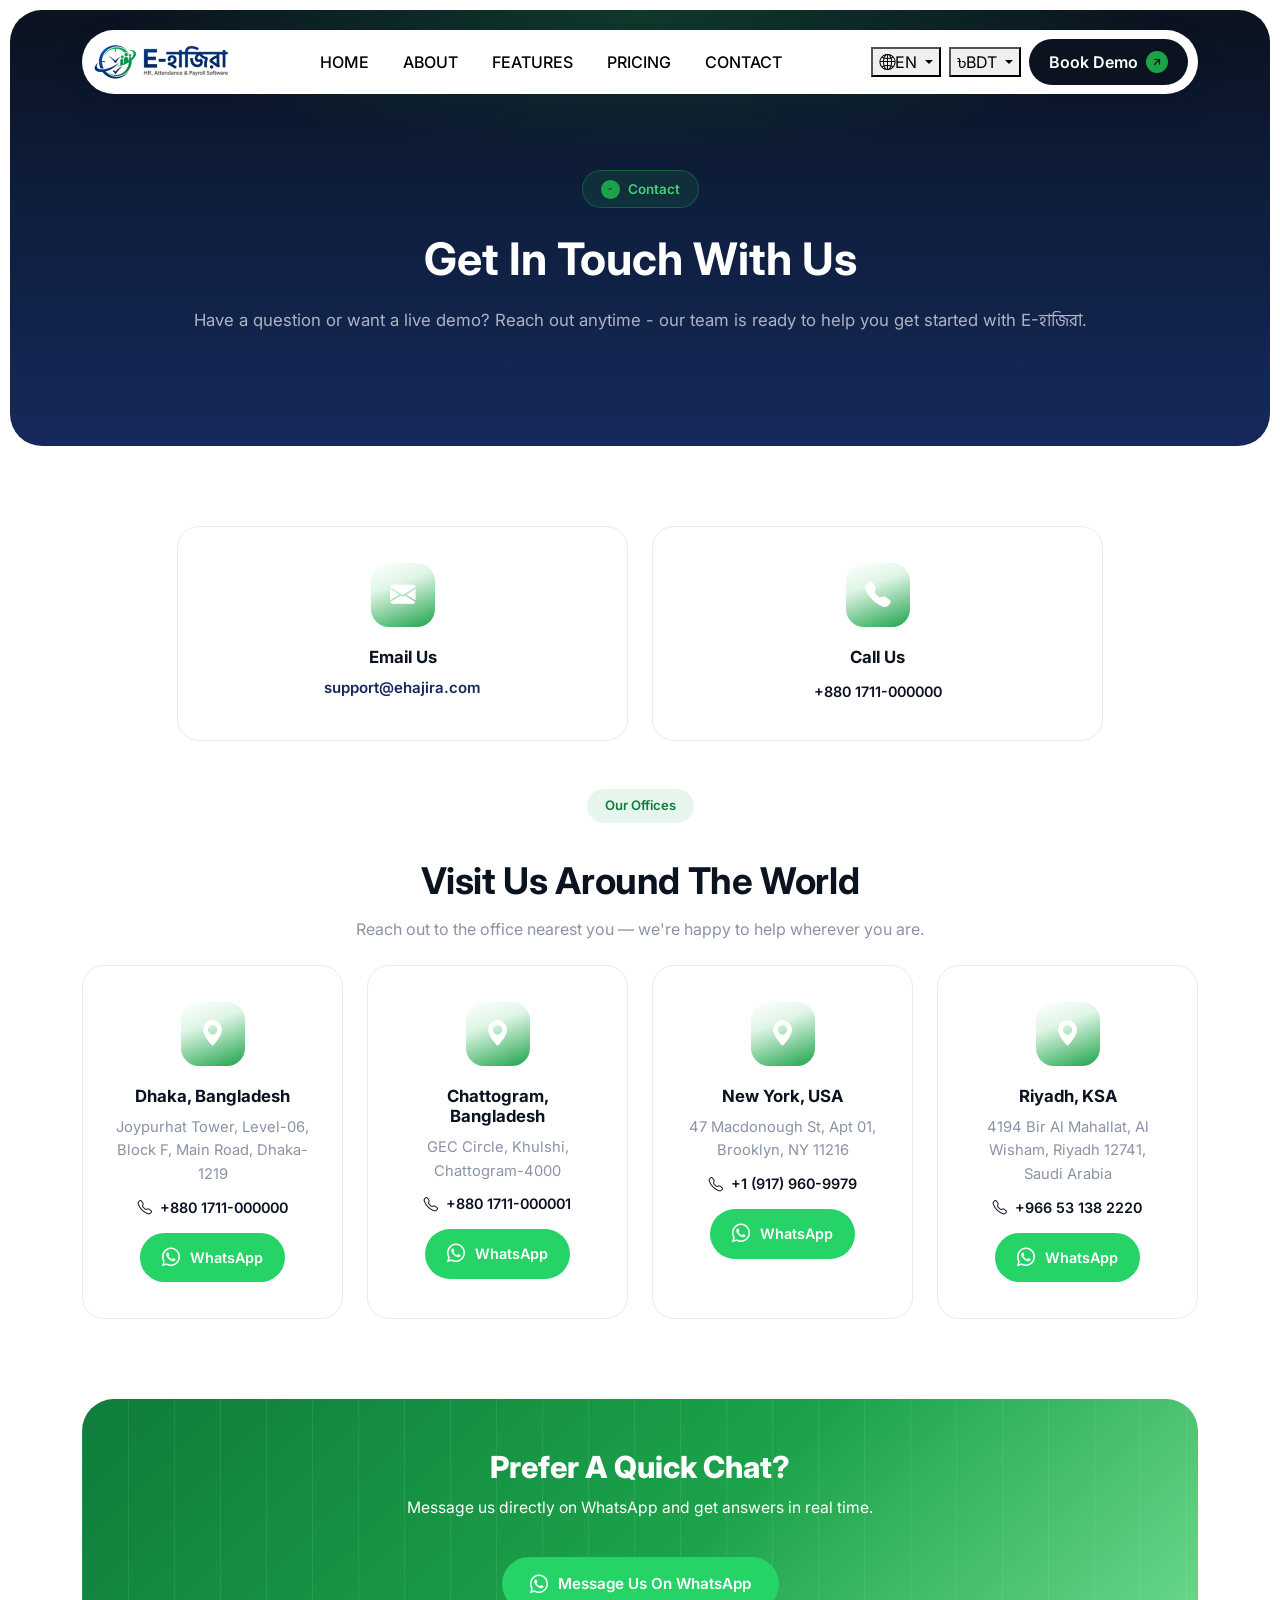
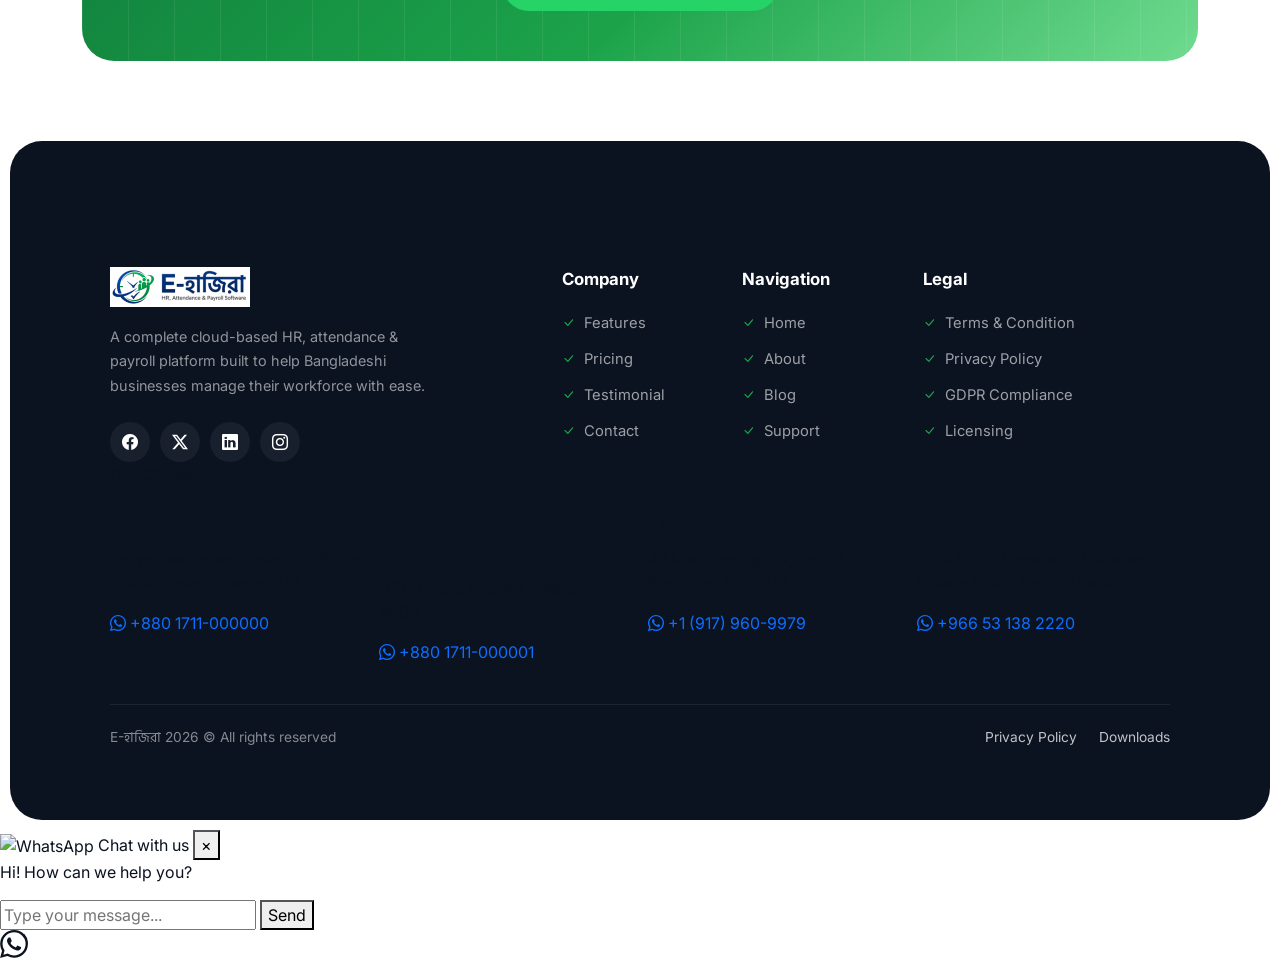
==== commit 6ebce38a: "Update contact.html" ====
--- a/contact.html
+++ b/contact.html
@@ -42,11 +42,47 @@
                                 <li class="nav-item"><a class="nav-link e-nav-link" href="#about">About</a></li>
                                 <li class="nav-item"><a class="nav-link e-nav-link" href="#features">Features</a></li>
                                 <li class="nav-item"><a class="nav-link e-nav-link" href="#pricing">Pricing</a></li>
-                                <li class="nav-item"><a class="nav-link e-nav-link" href="#">Blog</a></li>
+                                <li class="nav-item"><a class="nav-link e-nav-link" href="./contact.html">Contact</a>
+                                </li>
                             </ul>
 
                             <div class="d-flex align-items-center gap-2 ms-auto">
-                                <a href="contact.html" class="e-btn-demo d-none d-md-inline-flex">
+
+                                <div class="dropdown e-mini-dropdown d-none d-xl-block">
+                                    <button class="e-mini-btn dropdown-toggle" type="button" data-bs-toggle="dropdown"
+                                        aria-expanded="false">
+                                        <i class="bi bi-globe2"></i><span class="e-lang-label">EN</span>
+                                    </button>
+                                    <ul class="dropdown-menu e-mini-menu">
+                                        <li><a class="dropdown-item e-lang-opt active" href="#" data-lang="en"
+                                                data-label="EN">English</a>
+                                        </li>
+                                        <li><a class="dropdown-item e-lang-opt" href="#" data-lang="bn"
+                                                data-label="BN">বাংলা</a></li>
+                                        <li><a class="dropdown-item e-lang-opt" href="#" data-lang="ar"
+                                                data-label="AR">العربية</a></li>
+                                    </ul>
+                                </div>
+
+                                <div class="dropdown e-mini-dropdown d-none d-xl-block">
+                                    <button class="e-mini-btn dropdown-toggle" type="button" data-bs-toggle="dropdown"
+                                        aria-expanded="false">
+                                        <span class="e-curr-symbol">৳</span><span class="e-curr-label">BDT</span>
+                                    </button>
+                                    <ul class="dropdown-menu e-mini-menu">
+                                        <li><a class="dropdown-item e-curr-opt active" href="#" data-currency="BDT"
+                                                data-symbol="৳">৳
+                                                BDT</a></li>
+                                        <li><a class="dropdown-item e-curr-opt" href="#" data-currency="USD"
+                                                data-symbol="$">$ USD</a></li>
+                                        <li><a class="dropdown-item e-curr-opt" href="#" data-currency="SAR"
+                                                data-symbol="&#65020;">&#65020;
+                                                SAR</a></li>
+                                    </ul>
+                                </div>
+
+                                <button type="button" class="e-btn-demo d-none d-md-inline-flex" data-bs-toggle="modal"
+                                    data-bs-target="#eDemoModal">
                                     Book Demo
                                     <span class="icon-circle">
                                         <svg viewBox="0 0 24 24" fill="none" xmlns="http://www.w3.org/2000/svg">
@@ -54,7 +90,7 @@
                                                 stroke-linecap="round" stroke-linejoin="round" />
                                         </svg>
                                     </span>
-                                </a>
+                                </button>
 
                                 <button class="e-toggler" type="button" data-bs-toggle="offcanvas"
                                     data-bs-target="#eOffcanvas" aria-controls="eOffcanvas" aria-label="Open menu">
@@ -107,49 +143,111 @@
         <section class="e-contact">
             <div class="container">
 
+
+
+                <div class="row g-4 justify-content-center">
+
+                    <div class="col-12 col-md-6 col-lg-5">
+                        <div class="e-contact-card">
+                            <div class="e-contact-icon">
+                                <i class="bi bi-envelope-fill"></i>
+                            </div>
+                            <h3>Email Us</h3>
+                            <a href="mailto:support@ehajira.com" class="plain">support@ehajira.com</a>
+                        </div>
+                    </div>
+
+                    <div class="col-12 col-md-6 col-lg-5">
+                        <div class="e-contact-card">
+                            <div class="e-contact-icon">
+                                <i class="bi bi-telephone-fill"></i>
+                            </div>
+                            <h3>Call Us</h3>
+                            <a href="tel:+8801711000000" class="e-call-btn">
+                                +880 1711-000000
+                            </a>
+                        </div>
+                    </div>
+
+                </div>
+
                 <div class="row justify-content-center">
                     <div class="col-12 col-lg-8">
-                        <div class="e-contact-head">
-                            <span class="e-clients-badge">Contact</span>
-                            <h2 class="mt-3">We'd Love To Hear From You</h2>
-                            <p>No forms, no hassle - just reach out directly using any of the details below.</p>
+                        <div class="e-contact-head mt-5 mb-4">
+                            <span class="e-clients-badge">Our Offices</span>
+                            <h2 class="mt-3">Visit Us Around The World</h2>
+                            <p>Reach out to the office nearest you — we're happy to help wherever you are.</p>
                         </div>
                     </div>
                 </div>
 
                 <div class="row g-4 justify-content-center">
 
-                    <div class="col-12 col-md-6 col-lg-4">
+                    <div class="col-12 col-sm-6 col-lg-3">
                         <div class="e-contact-card">
                             <div class="e-contact-icon">
                                 <i class="bi bi-geo-alt-fill"></i>
                             </div>
-                            <h3>Our Address</h3>
-                            <p>House 45, Road 27, Banani,<br>Dhaka-1213, Bangladesh</p>
-                        </div>
-                    </div>
-
-                    <div class="col-12 col-md-6 col-lg-4">
+                            <h3>Dhaka, Bangladesh</h3>
+                            <p>Joypurhat Tower, Level-06, Block F, Main Road, Dhaka-1219</p>
+                            <a href="tel:+8801711000000" class="e-call-btn">
+                                <i class="bi bi-telephone"></i> +880 1711-000000
+                            </a>
+                            <br>
+                            <a href="https://wa.me/8801711000000" target="_blank" rel="noopener" class="e-whatsapp-btn">
+                                <i class="bi bi-whatsapp"></i> WhatsApp
+                            </a>
+                        </div>
+                    </div>
+
+                    <div class="col-12 col-sm-6 col-lg-3">
                         <div class="e-contact-card">
                             <div class="e-contact-icon">
-                                <i class="bi bi-envelope-fill"></i>
-                            </div>
-                            <h3>Email Us</h3>
-                            <a href="mailto:support@ehajira.com" class="plain">support@ehajira.com</a>
-                            <p>We usually reply within a few hours.</p>
-                        </div>
-                    </div>
-
-                    <div class="col-12 col-md-6 col-lg-4">
+                                <i class="bi bi-geo-alt-fill"></i>
+                            </div>
+                            <h3>Chattogram, Bangladesh</h3>
+                            <p>GEC Circle, Khulshi, Chattogram-4000</p>
+                            <a href="tel:+8801711000001" class="e-call-btn">
+                                <i class="bi bi-telephone"></i> +880 1711-000001
+                            </a>
+                            <br>
+                            <a href="https://wa.me/8801711000001" target="_blank" rel="noopener" class="e-whatsapp-btn">
+                                <i class="bi bi-whatsapp"></i> WhatsApp
+                            </a>
+                        </div>
+                    </div>
+
+                    <div class="col-12 col-sm-6 col-lg-3">
                         <div class="e-contact-card">
                             <div class="e-contact-icon">
-                                <i class="bi bi-telephone-fill"></i>
-                            </div>
-                            <h3>Call Us</h3>
-                            <a href="tel:+8801711000000" class="e-call-btn">
-                                <i class="bi bi-telephone"></i> +880 1711-000000
+                                <i class="bi bi-geo-alt-fill"></i>
+                            </div>
+                            <h3>New York, USA</h3>
+                            <p>47 Macdonough St, Apt 01, Brooklyn, NY 11216</p>
+                            <a href="tel:+19179609979" class="e-call-btn">
+                                <i class="bi bi-telephone"></i> +1 (917) 960-9979
                             </a>
                             <br>
+                            <a href="https://wa.me/19179609979" target="_blank" rel="noopener" class="e-whatsapp-btn">
+                                <i class="bi bi-whatsapp"></i> WhatsApp
+                            </a>
+                        </div>
+                    </div>
+
+                    <div class="col-12 col-sm-6 col-lg-3">
+                        <div class="e-contact-card">
+                            <div class="e-contact-icon">
+                                <i class="bi bi-geo-alt-fill"></i>
+                            </div>
+                            <h3>Riyadh, KSA</h3>
+                            <p>4194 Bir Al Mahallat, Al Wisham, Riyadh 12741, Saudi Arabia</p>
+                            <a href="tel:+966531382220" class="e-call-btn">
+                                <i class="bi bi-telephone"></i> +966 53 138 2220
+                            </a>
+                            <br>
+                            <a href="https://wa.me/966531382220" target="_blank" rel="noopener" class="e-whatsapp-btn">
+                                <i class="bi bi-whatsapp"></i> WhatsApp
+                            </a>
                         </div>
                     </div>
 
@@ -229,6 +327,62 @@
 
                     </div>
 
+
+                    <div class="e-offices-wrap">
+                        <div class="e-offices-title">Our Offices</div>
+                        <div class="row g-3">
+
+                            <div class="col-12 col-sm-6 col-lg-3">
+                                <div class="e-office-box">
+                                    <div class="e-office-icon"><i class="bi bi-geo-alt-fill"></i></div>
+                                    <h4>Dhaka, Bangladesh</h4>
+                                    <p>Joypurhat Tower, Level-06, Block F, Main Road, Dhaka-1219</p>
+                                    <a href="https://wa.me/8801711000000" target="_blank" rel="noopener"
+                                        class="e-office-whatsapp">
+                                        <i class="bi bi-whatsapp"></i> +880 1711-000000
+                                    </a>
+                                </div>
+                            </div>
+
+                            <div class="col-12 col-sm-6 col-lg-3">
+                                <div class="e-office-box">
+                                    <div class="e-office-icon"><i class="bi bi-geo-alt-fill"></i></div>
+                                    <h4>Chattogram, Bangladesh</h4>
+                                    <p>GEC Circle, Khulshi, Chattogram-4000</p>
+                                    <a href="https://wa.me/8801711000001" target="_blank" rel="noopener"
+                                        class="e-office-whatsapp">
+                                        <i class="bi bi-whatsapp"></i> +880 1711-000001
+                                    </a>
+                                </div>
+                            </div>
+
+                            <div class="col-12 col-sm-6 col-lg-3">
+                                <div class="e-office-box">
+                                    <div class="e-office-icon"><i class="bi bi-geo-alt-fill"></i></div>
+                                    <h4>Dubai, UAE</h4>
+                                    <p>47 Macdonough St, Apt 01, Brooklyn, NY 11216</p>
+                                    <a href="https://wa.me/19179609979" target="_blank" rel="noopener"
+                                        class="e-office-whatsapp">
+                                        <i class="bi bi-whatsapp"></i> +1 (917) 960-9979
+                                    </a>
+                                </div>
+                            </div>
+
+                            <div class="col-12 col-sm-6 col-lg-3">
+                                <div class="e-office-box">
+                                    <div class="e-office-icon"><i class="bi bi-geo-alt-fill"></i></div>
+                                    <h4>Riyadh, KSA</h4>
+                                    <p>4194 Bir Al Mahallat, Al Wisham, Riyadh 12741, Saudi Arabia</p>
+                                    <a href="https://wa.me/966531382220" target="_blank" rel="noopener"
+                                        class="e-office-whatsapp">
+                                        <i class="bi bi-whatsapp"></i> +966 53 138 2220
+                                    </a>
+                                </div>
+                            </div>
+
+                        </div>
+                    </div>
+
                     <div class="e-footer-bottom">
                         <span class="copy"><span class="lang-bn">E-হাজিরা</span> 2026 &copy; All rights reserved</span>
                         <div class="links">
@@ -275,26 +429,52 @@
     <div class="offcanvas offcanvas-end e-offcanvas" tabindex="-1" id="eOffcanvas" aria-labelledby="eOffcanvasLabel">
         <div class="offcanvas-header">
             <span class="e-logo" id="eOffcanvasLabel">
-                <span class="e-logo-mark">
-                    <svg viewBox="0 0 24 24" fill="none" xmlns="http://www.w3.org/2000/svg">
-                        <circle cx="12" cy="12" r="9" stroke="white" stroke-width="1.8" />
-                        <path d="M12 7v5l3.2 2" stroke="white" stroke-width="1.8" stroke-linecap="round"
-                            stroke-linejoin="round" />
-                    </svg>
-                </span>
-                <span class="lang-bn">E-হাজিরা</span>
+                <img src="./assets/img/e-hajira-logo.png" alt="">
             </span>
             <button type="button" class="btn-close" data-bs-dismiss="offcanvas" aria-label="Close"></button>
         </div>
         <div class="offcanvas-body d-flex flex-column">
+
+            <div class="e-offcanvas-utils">
+                <div class="dropdown e-mini-dropdown">
+                    <button class="e-mini-btn dropdown-toggle" type="button" data-bs-toggle="dropdown"
+                        aria-expanded="false">
+                        <i class="bi bi-globe2"></i><span class="e-lang-label">EN</span>
+                    </button>
+                    <ul class="dropdown-menu e-mini-menu">
+                        <li><a class="dropdown-item e-lang-opt active" href="#" data-lang="en"
+                                data-label="EN">English</a></li>
+                        <li><a class="dropdown-item e-lang-opt" href="#" data-lang="bn" data-label="BN">বাংলা</a></li>
+                        <li><a class="dropdown-item e-lang-opt" href="#" data-lang="ar" data-label="AR">العربية</a></li>
+                    </ul>
+                </div>
+
+                <div class="dropdown e-mini-dropdown">
+                    <button class="e-mini-btn dropdown-toggle" type="button" data-bs-toggle="dropdown"
+                        aria-expanded="false">
+                        <span class="e-curr-symbol">৳</span><span class="e-curr-label">BDT</span>
+                    </button>
+                    <ul class="dropdown-menu e-mini-menu">
+                        <li><a class="dropdown-item e-curr-opt active" href="#" data-currency="BDT" data-symbol="৳">৳
+                                BDT</a></li>
+                        <li><a class="dropdown-item e-curr-opt" href="#" data-currency="USD" data-symbol="$">$ USD</a>
+                        </li>
+                        <li><a class="dropdown-item e-curr-opt" href="#" data-currency="SAR"
+                                data-symbol="&#65020;">&#65020; SAR</a>
+                        </li>
+                    </ul>
+                </div>
+            </div>
+
             <ul class="navbar-nav gap-1">
-                <li class="nav-item"><a class="nav-link e-nav-link" href="#">Home</a></li>
-                <li class="nav-item"><a class="nav-link e-nav-link" href="#">About</a></li>
-                <li class="nav-item"><a class="nav-link e-nav-link" href="#">Features</a></li>
-                <li class="nav-item"><a class="nav-link e-nav-link" href="#">Pricing</a></li>
-                <li class="nav-item"><a class="nav-link e-nav-link" href="#">Blog</a></li>
+                <li class="nav-item"><a class="nav-link e-nav-link" href="index.html">Home</a></li>
+                <li class="nav-item"><a class="nav-link e-nav-link" href="#about">About</a></li>
+                <li class="nav-item"><a class="nav-link e-nav-link" href="#features">Features</a></li>
+                <li class="nav-item"><a class="nav-link e-nav-link" href="#pricing">Pricing</a></li>
+                <li class="nav-item"><a class="nav-link e-nav-link" href="./contact.html">Contact</a></li>
             </ul>
-            <a href="#" class="e-btn-demo justify-content-center mt-4">
+            <button type="button" class="e-btn-demo justify-content-center mt-4" data-bs-toggle="modal"
+                data-bs-target="#eDemoModal" data-bs-dismiss="offcanvas">
                 Book Demo
                 <span class="icon-circle">
                     <svg viewBox="0 0 24 24" fill="none" xmlns="http://www.w3.org/2000/svg">
@@ -302,17 +482,156 @@
                             stroke-linejoin="round" />
                     </svg>
                 </span>
-            </a>
+            </button>
         </div>
     </div>
 
 
-
+    <!-- ===== Book a Demo Modal ===== -->
+    <div class="modal fade" id="eDemoModal" tabindex="-1" aria-labelledby="eDemoModalLabel" aria-hidden="true">
+        <div class="modal-dialog modal-dialog-centered">
+            <div class="modal-content e-demo-modal-content">
+                <div class="modal-header e-demo-modal-header">
+                    <h5 class="modal-title" id="eDemoModalLabel">
+                        Book A Free Demo
+                        <small>Takes less than a minute — no obligation.</small>
+                    </h5>
+                    <button type="button" class="btn-close" data-bs-dismiss="modal" aria-label="Close"></button>
+                </div>
+                <div class="modal-body">
+
+                    <form id="eDemoForm" class="e-demo-form">
+                        <div class="mb-3">
+                            <label class="form-label">Full Name</label>
+                            <input type="text" class="form-control" placeholder="Your name" required>
+                        </div>
+                        <div class="mb-3">
+                            <label class="form-label">Phone Number</label>
+                            <input type="tel" class="form-control" placeholder="+880 1XXX-XXXXXX" required>
+                        </div>
+                        <div class="mb-3">
+                            <label class="form-label">Email Address</label>
+                            <input type="email" class="form-control" placeholder="you@company.com" required>
+                        </div>
+                        <div class="mb-4">
+                            <label class="form-label">Company Name</label>
+                            <input type="text" class="form-control" placeholder="Your company (optional)">
+                        </div>
+
+                        <button type="submit" class="e-btn-primary w-100 justify-content-center">
+                            Request Demo
+                            <span class="icon-circle">
+                                <svg viewBox="0 0 24 24" fill="none" xmlns="http://www.w3.org/2000/svg">
+                                    <path d="M7 17L17 7M17 7H8M17 7V16" stroke="#fff" stroke-width="2.4"
+                                        stroke-linecap="round" stroke-linejoin="round" />
+                                </svg>
+                            </span>
+                        </button>
+                    </form>
+
+                    <div id="eDemoSuccess" class="text-center py-4 d-none">
+                        <i class="bi bi-check-circle-fill" style="font-size:2.6rem;"></i>
+                        <h5 class="mt-3 mb-1">Thank You!</h5>
+                        <p class="text-secondary mb-0">We've received your request and will contact you shortly to
+                            schedule your
+                            demo.</p>
+                    </div>
+
+                </div>
+            </div>
+        </div>
+    </div>
 
 
     <!-- Scroll Top -->
     <a href="#" id="scroll-top" class="scroll-top d-flex align-items-center justify-content-center"><i
             class="bi bi-arrow-up-short"></i></a>
+
+    <div id="whatsapp-chat" class="whatsapp-chat">
+        <div class="whatsapp-chat-header">
+            <img src="https://upload.wikimedia.org/wikipedia/commons/6/6b/WhatsApp.svg" alt="WhatsApp"
+                class="whatsapp-icon">
+            <span>Chat with us</span>
+            <button id="close-whatsapp" class="close-btn">×</button>
+        </div>
+        <div class="whatsapp-chat-body">
+            <div class="chat-message">
+                <p>Hi! How can we help you?</p>
+            </div>
+            <div class="chat-input">
+                <input type="text" id="whatsapp-message" placeholder="Type your message...">
+                <button id="send-whatsapp" class="send-btn">Send</button>
+            </div>
+        </div>
+    </div>
+    <div id="whatsapp-button" class="whatsapp-floating-button" style="display: flex;">
+        <svg viewBox="0 0 24 24" width="28" height="28">
+            <path fill="currentColor"
+                d="M17.472 14.382c-.297-.149-1.758-.867-2.03-.967-.273-.099-.471-.148-.67.15-.197.297-.767.966-.94 1.164-.173.199-.347.223-.644.075-.297-.15-1.255-.463-2.39-1.475-.883-.788-1.48-1.761-1.653-2.059-.173-.297-.018-.458.13-.606.134-.133.298-.347.446-.52.149-.174.198-.298.298-.497.099-.198.05-.371-.025-.52-.075-.149-.669-1.612-.916-2.207-.242-.579-.487-.5-.669-.51-.173-.008-.371-.01-.57-.01-.198 0-.52.074-.792.372-.272.297-1.04 1.016-1.04 2.479 0 1.462 1.065 2.875 1.213 3.074.149.198 2.096 3.2 5.077 4.487.709.306 1.262.489 1.694.625.712.227 1.36.195 1.871.118.571-.085 1.758-.719 2.006-1.413.248-.694.248-1.289.173-1.413-.074-.124-.272-.198-.57-.347m-5.421 7.403h-.004a9.87 9.87 0 01-5.031-1.378l-.361-.214-3.741.982.998-3.648-.235-.374a9.86 9.86 0 01-1.51-5.26c.001-5.45 4.436-9.884 9.888-9.884 2.64 0 5.122 1.03 6.988 2.898a9.825 9.825 0 012.893 6.994c-.003 5.45-4.437 9.884-9.885 9.884m8.413-18.297A11.815 11.815 0 0012.05 0C5.495 0 .16 5.335.157 11.892c0 2.096.547 4.142 1.588 5.945L.057 24l6.305-1.654a11.882 11.882 0 005.683 1.448h.005c6.554 0 11.89-5.335 11.893-11.893A11.821 11.821 0 0020.893 3.386">
+            </path>
+        </svg>
+    </div>
+    <script>
+        document.addEventListener('DOMContentLoaded', function () {
+            const whatsappButton = document.getElementById('whatsapp-button');
+            const whatsappChat = document.getElementById('whatsapp-chat');
+            const closeBtn = document.getElementById('close-whatsapp');
+            const sendBtn = document.getElementById('send-whatsapp');
+            const messageInput = document.getElementById('whatsapp-message');
+
+            const whatsappNumber = '8801700000000';
+
+            // Toggle chat window
+            whatsappButton.addEventListener('click', function () {
+                whatsappChat.classList.toggle('show');
+                whatsappButton.style.display = whatsappChat.classList.contains('show') ? 'none' : 'flex';
+
+                if (whatsappChat.classList.contains('show')) {
+                    setTimeout(() => messageInput.focus(), 300);
+                }
+            });
+
+            // Close chat window
+            closeBtn.addEventListener('click', function () {
+                whatsappChat.classList.remove('show');
+                whatsappButton.style.display = 'flex';
+            });
+
+            // Send message to WhatsApp
+            function sendMessage() {
+                const message = messageInput.value.trim();
+                if (message) {
+                    const whatsappUrl = `https://wa.me/${whatsappNumber}?text=${encodeURIComponent(message)}`;
+                    window.open(whatsappUrl, '_blank');
+                    messageInput.value = '';
+                    whatsappChat.classList.remove('show');
+                    whatsappButton.style.display = 'flex';
+                }
+            }
+
+            sendBtn.addEventListener('click', sendMessage);
+
+            messageInput.addEventListener('keypress', function (e) {
+                if (e.key === 'Enter') {
+                    sendMessage();
+                }
+            });
+        });
+    </script>
+
+
+    <!-- Google Translate (hidden — driven by our custom language dropdown) -->
+    <div id="google_translate_element" style="display:none;"></div>
+    <script type="text/javascript">
+        function googleTranslateElementInit() {
+            new google.translate.TranslateElement({
+                pageLanguage: 'en',
+                includedLanguages: 'en,bn,ar',
+                autoDisplay: false
+            }, 'google_translate_element');
+        }
+    </script>
+    <script src="https://translate.google.com/translate_a/element.js?cb=googleTranslateElementInit"></script>
 
 
     <!-- Vendor JS Files -->
@@ -322,45 +641,8 @@
 
     <!-- Main JS File -->
     <script src="assets/js/main.js"></script>
-    <script>
-        const headerEl = document.querySelector('.e-header');
-        const headerWrap = document.querySelector('.e-header-wrap');
-        const STICKY_THRESHOLD = 40;
-
-        function updateSticky() {
-            const shouldStick = window.scrollY > STICKY_THRESHOLD;
-            headerEl.classList.toggle('is-stuck', shouldStick);
-            if (shouldStick) {
-                document.body.style.paddingTop = headerWrap.offsetHeight + 'px';
-            } else {
-                document.body.style.paddingTop = '';
-            }
-        }
-
-        window.addEventListener('scroll', updateSticky);
-        window.addEventListener('resize', updateSticky);
-        updateSticky();
-
-
-        // Video modal: load the YouTube embed only when opened, remove it on close so playback stops
-        const eVideoModal = document.getElementById('eVideoModal');
-        const eVideoFrame = document.getElementById('eVideoFrame');
-
-        eVideoModal.addEventListener('shown.bs.modal', function () {
-            eVideoFrame.src = eVideoFrame.getAttribute('data-src') + '&autoplay=1';
-        });
-
-        eVideoModal.addEventListener('hidden.bs.modal', function () {
-            eVideoFrame.src = '';
-        });
-
-
-
-
-
-
-    </script>
+
 
 </body>
 
-</html>+</html>
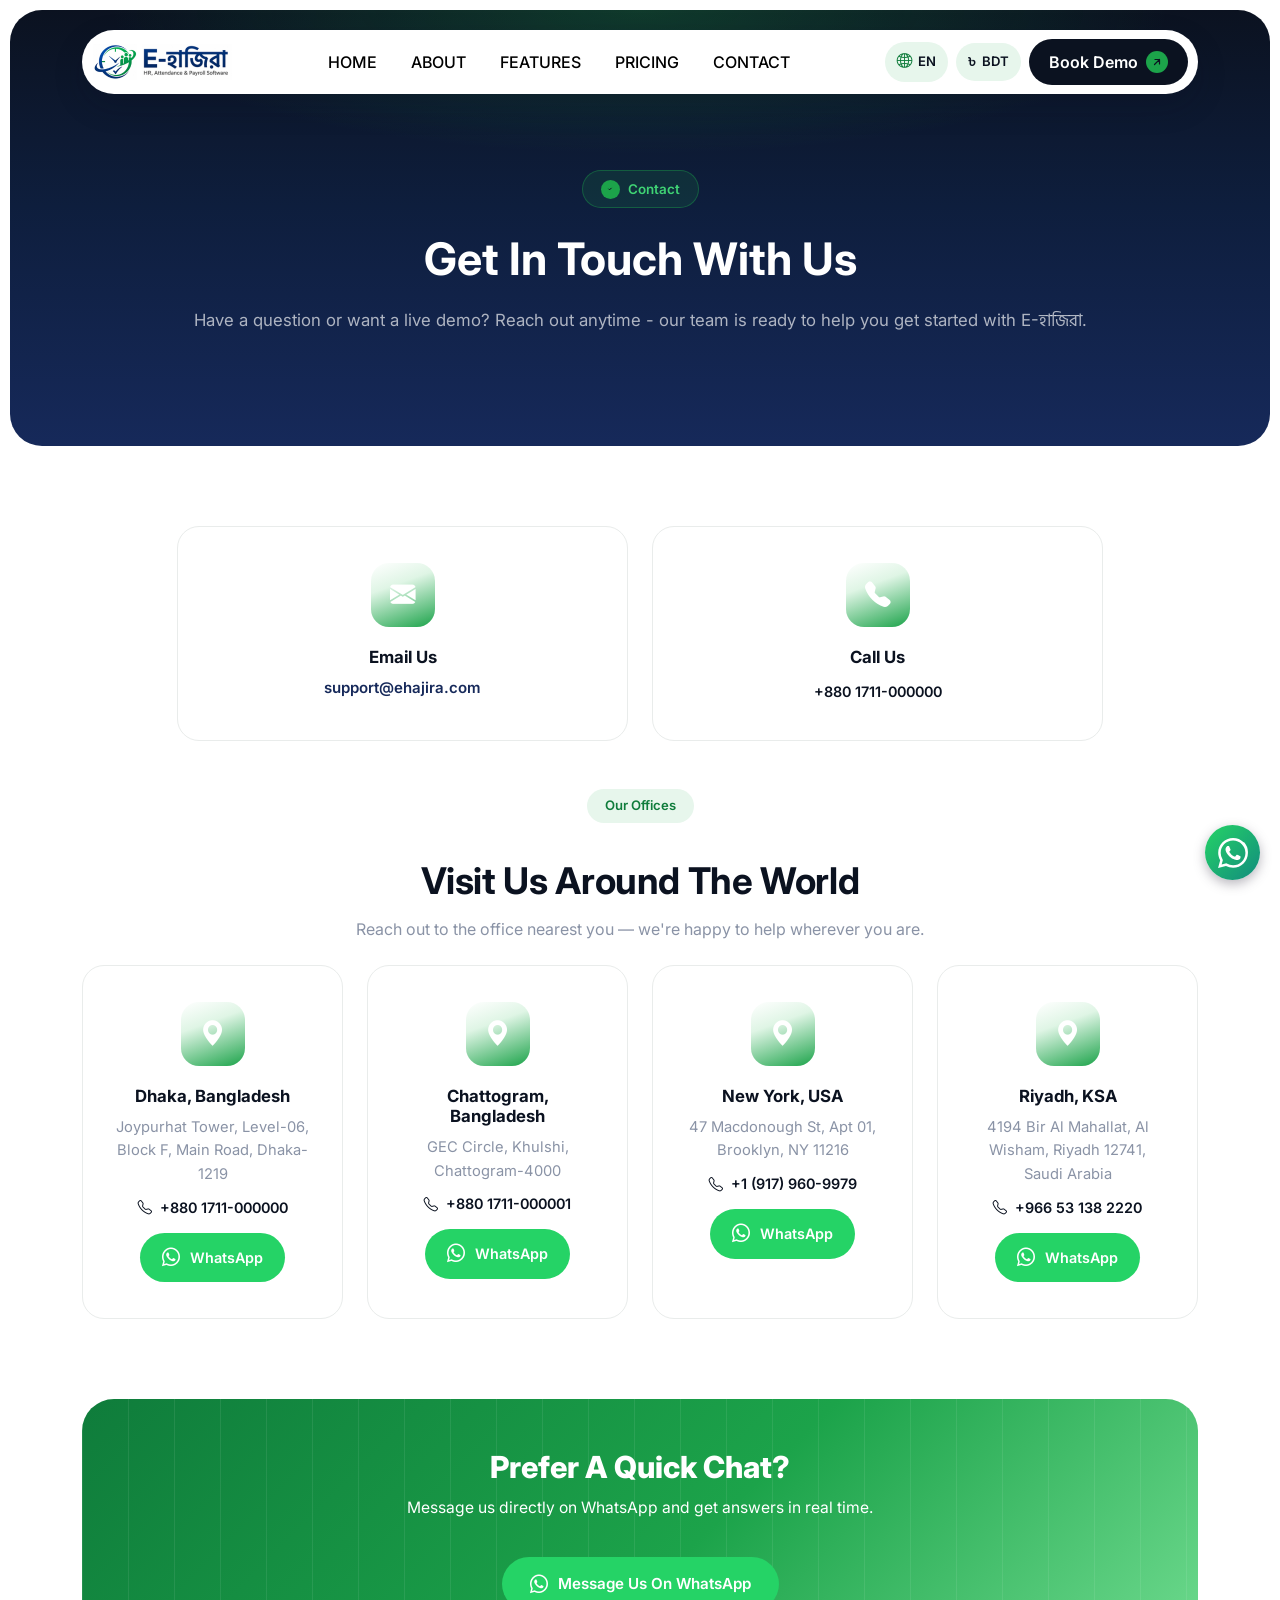
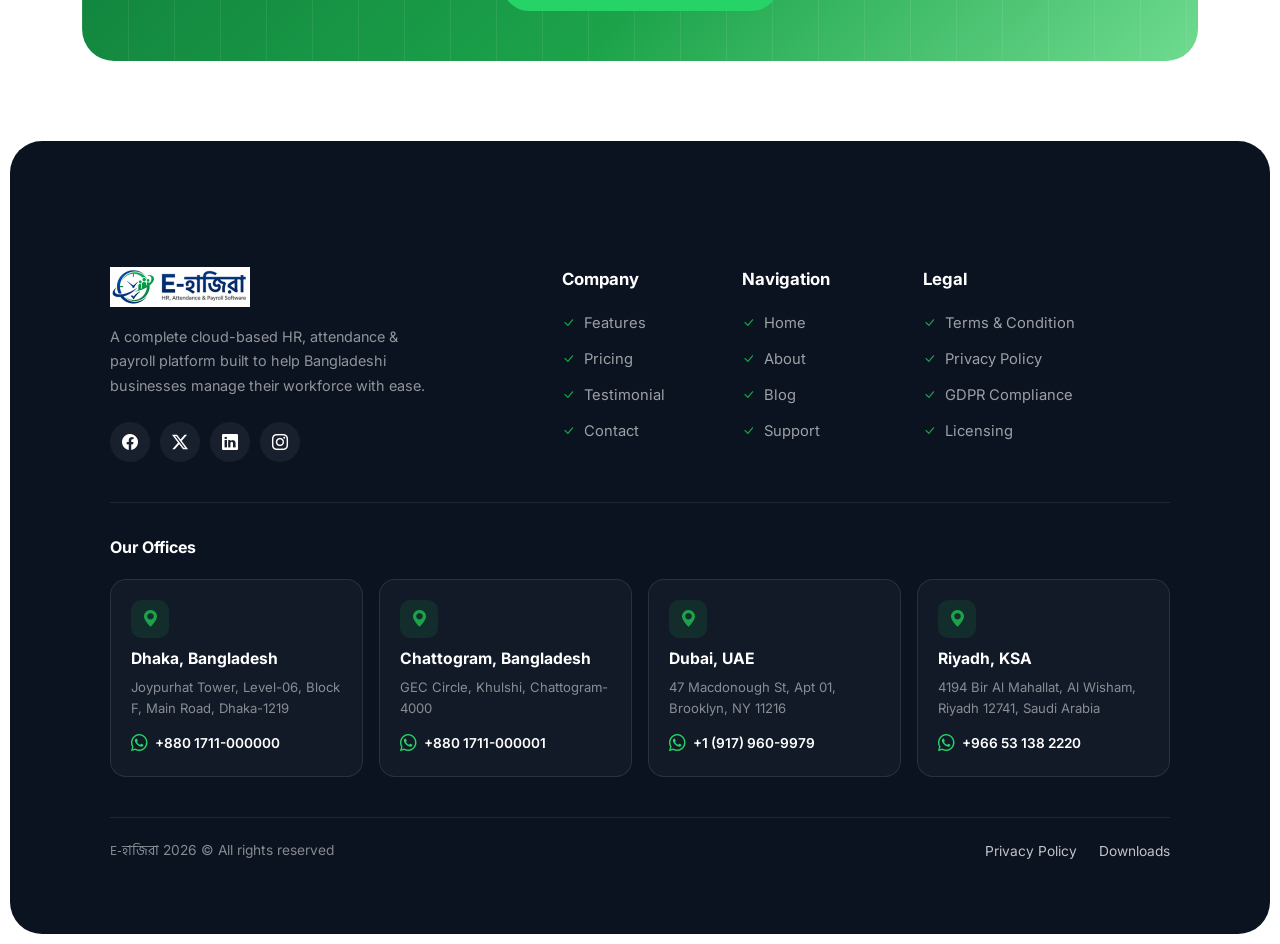
==== commit 9347a508: "Update contact.html" ====
--- a/contact.html
+++ b/contact.html
@@ -73,8 +73,8 @@
                                         <li><a class="dropdown-item e-curr-opt active" href="#" data-currency="BDT"
                                                 data-symbol="৳">৳
                                                 BDT</a></li>
-                                        <li><a class="dropdown-item e-curr-opt" href="#" data-currency="USD"
-                                                data-symbol="$">$ USD</a></li>
+                                        <li><a class="dropdown-item e-curr-opt" href="#" data-currency="AED"
+                                                data-symbol="&#1583;.&#1573;">&#1583;.&#1573; AED</a></li>
                                         <li><a class="dropdown-item e-curr-opt" href="#" data-currency="SAR"
                                                 data-symbol="&#65020;">&#65020;
                                                 SAR</a></li>
@@ -457,7 +457,8 @@
                     <ul class="dropdown-menu e-mini-menu">
                         <li><a class="dropdown-item e-curr-opt active" href="#" data-currency="BDT" data-symbol="৳">৳
                                 BDT</a></li>
-                        <li><a class="dropdown-item e-curr-opt" href="#" data-currency="USD" data-symbol="$">$ USD</a>
+                        <li><a class="dropdown-item e-curr-opt" href="#" data-currency="AED"
+                                data-symbol="&#1583;.&#1573;">&#1583;.&#1573; AED</a></li>
                         </li>
                         <li><a class="dropdown-item e-curr-opt" href="#" data-currency="SAR"
                                 data-symbol="&#65020;">&#65020; SAR</a>
--- a/assets/css/main.css
+++ b/assets/css/main.css
@@ -17,6 +17,8 @@
     --e-muted:#8A93A6;
     --title-font: "Inter", sans-serif;
   }
+
+  .lang-bn{ font-family:'Hind Siliguri','Inter',sans-serif; }
 
   *{ box-sizing:border-box; }
 
@@ -2095,4 +2097,437 @@
     margin: 0 auto 32px;
     line-height: 1.7;
     font-weight: 400;
-}+}
+
+
+/* ===== Language / Currency mini dropdowns ===== */
+  .e-mini-dropdown{
+    position:relative;
+  }
+
+  .e-mini-btn{
+    display:flex;
+    align-items:center;
+    gap:6px;
+    background:var(--e-green-soft);
+    border:none;
+    color:var(--e-ink);
+    font-weight:600;
+    font-size:0.82rem;
+    padding:9px 12px;
+    border-radius:40px;
+    transition:background .2s ease;
+  }
+
+  .e-mini-btn:hover, .e-mini-btn:focus{
+    background:#D3F0DB;
+    color:var(--e-ink);
+  }
+
+  .e-mini-btn i{ font-size:0.95rem; color:var(--e-green-dark); }
+
+  .e-mini-btn::after{ display:none; }
+
+  .e-mini-btn .chev{
+    font-size:0.65rem;
+    margin-left:1px;
+    color:var(--e-muted);
+  }
+
+  .e-mini-menu{
+    border:1px solid #E9ECEB;
+    border-radius:14px;
+    box-shadow:0 16px 34px rgba(14,30,61,0.14);
+    padding:6px;
+    min-width:160px;
+  }
+
+  .e-mini-menu .dropdown-item{
+    border-radius:10px;
+    font-size:0.86rem;
+    padding:8px 12px;
+    display:flex;
+    align-items:center;
+    justify-content:space-between;
+    color:#3A4356;
+  }
+
+  .e-mini-menu .dropdown-item:hover{
+    background:var(--e-green-soft);
+    color:var(--e-ink);
+  }
+
+  .e-mini-menu .dropdown-item.active{
+    background:var(--e-ink);
+    color:#fff;
+  }
+
+  .e-mini-menu .dropdown-item i{
+    color:var(--e-green);
+    font-size:0.85rem;
+  }
+
+  .e-offcanvas-utils{
+    display:flex;
+    gap:10px;
+    margin-bottom:20px;
+  }
+
+  .e-offcanvas-utils .e-mini-dropdown{ flex:1; }
+  .e-offcanvas-utils .e-mini-btn{
+    width:100%;
+    justify-content:center;
+    background:#F2F4F3;
+  }
+
+  /* Hide default Google Translate UI, keep only our custom dropdown */
+html{ top:0 !important; }
+body{ top:0 !important; position:static !important; }
+#goog-te-banner-frame,
+iframe.goog-te-banner-frame,
+.goog-te-banner-frame,
+.goog-te-banner-frame.skiptranslate,
+#goog-gt-tt, .goog-te-balloon-frame{
+  display:none !important;
+  visibility:hidden !important;
+  height:0 !important;
+}
+body > .skiptranslate{ display:none !important; }
+
+  /* ===== Book a Demo modal ===== */
+  .e-demo-modal-content{
+    background:#fff;
+    border:none;
+    border-radius:24px;
+    overflow:hidden;
+  }
+
+  .e-demo-modal-header{
+    border-bottom:1px solid #EEF1F0;
+    padding:22px 26px;
+  }
+
+  .e-demo-modal-header .modal-title{
+    font-weight:700;
+    color:var(--e-ink);
+    font-size:1.15rem;
+  }
+
+  .e-demo-modal-header .modal-title small{
+    display:block;
+    font-weight:400;
+    font-size:0.82rem;
+    color:var(--e-muted);
+    margin-top:2px;
+  }
+
+  .e-demo-form .form-label{
+    font-weight:600;
+    font-size:0.86rem;
+    color:var(--e-ink);
+    margin-bottom:6px;
+  }
+
+  .e-demo-form .form-control{
+    border:1.5px solid #E9ECEB;
+    border-radius:12px;
+    padding:11px 14px;
+    font-size:0.92rem;
+  }
+
+  .e-demo-form .form-control:focus{
+    border-color:var(--e-green);
+    box-shadow:0 0 0 3px rgba(28,163,74,0.15);
+  }
+
+  #eDemoModal .modal-body{ padding:26px; }
+
+  #eDemoSuccess i{ color:var(--e-green); }
+
+
+
+/* Custom WhatsApp Floating Button Styles */
+.whatsapp-floating-button {
+    position: fixed;
+    bottom: 20px;
+    right: 20px;
+    width: 55px;
+    height: 55px;
+    background: linear-gradient(135deg, #25d366, #128c7e);
+    border-radius: 50%;
+    display: flex;
+    align-items: center;
+    justify-content: center;
+    cursor: pointer;
+    z-index: 9999;
+    box-shadow: 0 4px 12px rgba(78, 72, 89, 0.4);
+    transition: all 0.3s ease;
+    animation: whatsapp-pulse 2s infinite;
+}
+
+.whatsapp-floating-button:hover {
+    transform: scale(1.1);
+    box-shadow: 0 6px 20px rgba(37, 211, 102, 0.6);
+}
+
+.whatsapp-floating-button svg {
+    color: white;
+    width: 30px;
+    height: 30px;
+}
+
+.whatsapp-chat {
+    position: fixed;
+    bottom: 90px;
+    right: 20px;
+    width: 360px;
+    background: white;
+    border-radius: 20px;
+    box-shadow: 0 8px 25px rgba(0, 0, 0, 0.15);
+    z-index: 9998;
+    opacity: 0;
+    visibility: hidden;
+    transform: translateY(20px) scale(0.95);
+    transition: all 0.3s ease;
+    overflow: hidden;
+}
+
+.whatsapp-chat.show {
+    opacity: 1;
+    visibility: visible;
+    transform: translateY(0) scale(1);
+}
+
+.whatsapp-chat-header {
+    background: linear-gradient(135deg, #25d366, #128c7e);
+    color: white;
+    padding: 15px 20px;
+    display: flex;
+    align-items: center;
+    position: relative;
+}
+
+.whatsapp-icon {
+    width: 32px;
+    height: 32px;
+    margin-right: 10px;
+}
+
+.whatsapp-chat-header span {
+    font-weight: 600;
+    font-size: 16px;
+    flex: 1;
+}
+
+.close-btn {
+    background: none;
+    border: none;
+    color: white;
+    font-size: 24px;
+    cursor: pointer;
+    padding: 0;
+    width: 30px;
+    height: 30px;
+    display: flex;
+    align-items: center;
+    justify-content: center;
+    border-radius: 50%;
+    transition: background 0.2s ease;
+}
+
+.close-btn:hover {
+    background: rgba(255, 255, 255, 0.2);
+}
+
+.whatsapp-chat-body {
+    padding: 20px;
+}
+
+.chat-message {
+    background: #f0f0f0;
+    padding: 12px 16px;
+    border-radius: 18px 18px 18px 5px;
+    margin-bottom: 15px;
+    position: relative;
+}
+
+.chat-message p {
+    margin: 0;
+    color: #333;
+    font-size: 14px;
+    line-height: 1.4;
+}
+
+.chat-input {
+    display: flex;
+    gap: 10px;
+    align-items: center;
+}
+
+.chat-input input {
+    flex: 1;
+    padding: 12px 16px;
+    border: 2px solid #e5e5e5;
+    border-radius: 25px;
+    outline: none;
+    font-size: 14px;
+    transition: border-color 0.2s ease;
+}
+
+.chat-input input:focus {
+    border-color: #25d366;
+}
+
+.send-btn {
+    background: #25d366;
+    color: white;
+    border: none;
+    padding: 12px 20px;
+    border-radius: 25px;
+    cursor: pointer;
+    font-weight: 600;
+    font-size: 14px;
+    transition: background 0.2s ease;
+}
+
+.send-btn:hover {
+    background: #128c7e;
+}
+
+@keyframes whatsapp-pulse {
+    0% {
+        box-shadow: 0 4px 12px rgba(37, 211, 102, 0.4);
+    }
+    50% {
+        box-shadow: 0 4px 12px rgba(37, 211, 102, 0.4), 0 0 0 10px rgba(37, 211, 102, 0.1);
+    }
+    100% {
+        box-shadow: 0 4px 12px rgba(37, 211, 102, 0.4);
+    }
+}
+
+/* Mobile responsiveness */
+@media (max-width: 768px) {
+    .whatsapp-chat {
+        width: calc(100vw - 40px);
+        right: 20px;
+        left: 20px;
+        bottom: 90px;
+    }
+    
+    .whatsapp-floating-button {
+        bottom: 72px;
+        right: 20px;
+        width: 55px;
+        height: 55px;
+    }
+    
+    .whatsapp-floating-button svg {
+        width: 28px;
+        height: 28px;
+    }
+}
+
+@media (max-width: 480px) {
+    .whatsapp-chat-header {
+        padding: 12px 16px;
+    }
+    
+    .whatsapp-chat-body {
+        padding: 16px;
+    }
+    
+    .chat-input input {
+        padding: 10px 14px;
+        font-size: 13px;
+    }
+    
+    .send-btn {
+        padding: 10px 16px;
+        font-size: 13px;
+    }
+}
+
+/* ===== Office locations (inside footer) ===== */
+  .e-offices-wrap{
+    position:relative;
+    z-index:1;
+    border-top:1px solid rgba(255,255,255,0.08);
+    margin-top:40px;
+    padding-top:32px;
+  }
+ 
+  .e-offices-title{
+    color:#fff;
+    font-weight:700;
+    font-size:1rem;
+    margin-bottom:20px;
+  }
+ 
+  .e-office-box{
+    height:100%;
+    background:rgba(255,255,255,0.03);
+    border:1px solid rgba(255,255,255,0.1);
+    border-radius:16px;
+    padding:20px;
+    transition:background .25s ease, border-color .25s ease, transform .25s ease;
+  }
+ 
+  .e-office-box:hover{
+    background:rgba(255,255,255,0.06);
+    border-color:rgba(28,163,74,0.4);
+    transform:translateY(-3px);
+  }
+ 
+  .e-office-icon{
+    width:38px;
+    height:38px;
+    border-radius:10px;
+    background:rgba(28,163,74,0.15);
+    display:flex;
+    align-items:center;
+    justify-content:center;
+    margin-bottom:12px;
+  }
+ 
+  .e-office-icon i{
+    color:var(--e-green);
+    font-size:1.05rem;
+  }
+ 
+  .e-office-box h4{
+    color:#fff;
+    font-weight:700;
+    font-size:0.98rem;
+    margin-bottom:8px;
+  }
+ 
+  .e-office-box p{
+    color:rgba(255,255,255,0.5);
+    font-size:0.82rem;
+    line-height:1.6;
+    margin-bottom:12px;
+  }
+ 
+  .e-office-whatsapp{
+    display:inline-flex;
+    align-items:center;
+    gap:7px;
+    color:#fff;
+    text-decoration:none;
+    font-size:0.85rem;
+    font-weight:600;
+    transition:color .2s ease;
+  }
+ 
+  .e-office-whatsapp i{
+    color:#25D366;
+    font-size:1.05rem;
+  }
+ 
+  .e-office-whatsapp:hover{ color:#25D366; }
+ 
+  @media (max-width: 575.98px){
+    .e-offices-wrap{ margin-top:32px; padding-top:26px; }
+  }
+
